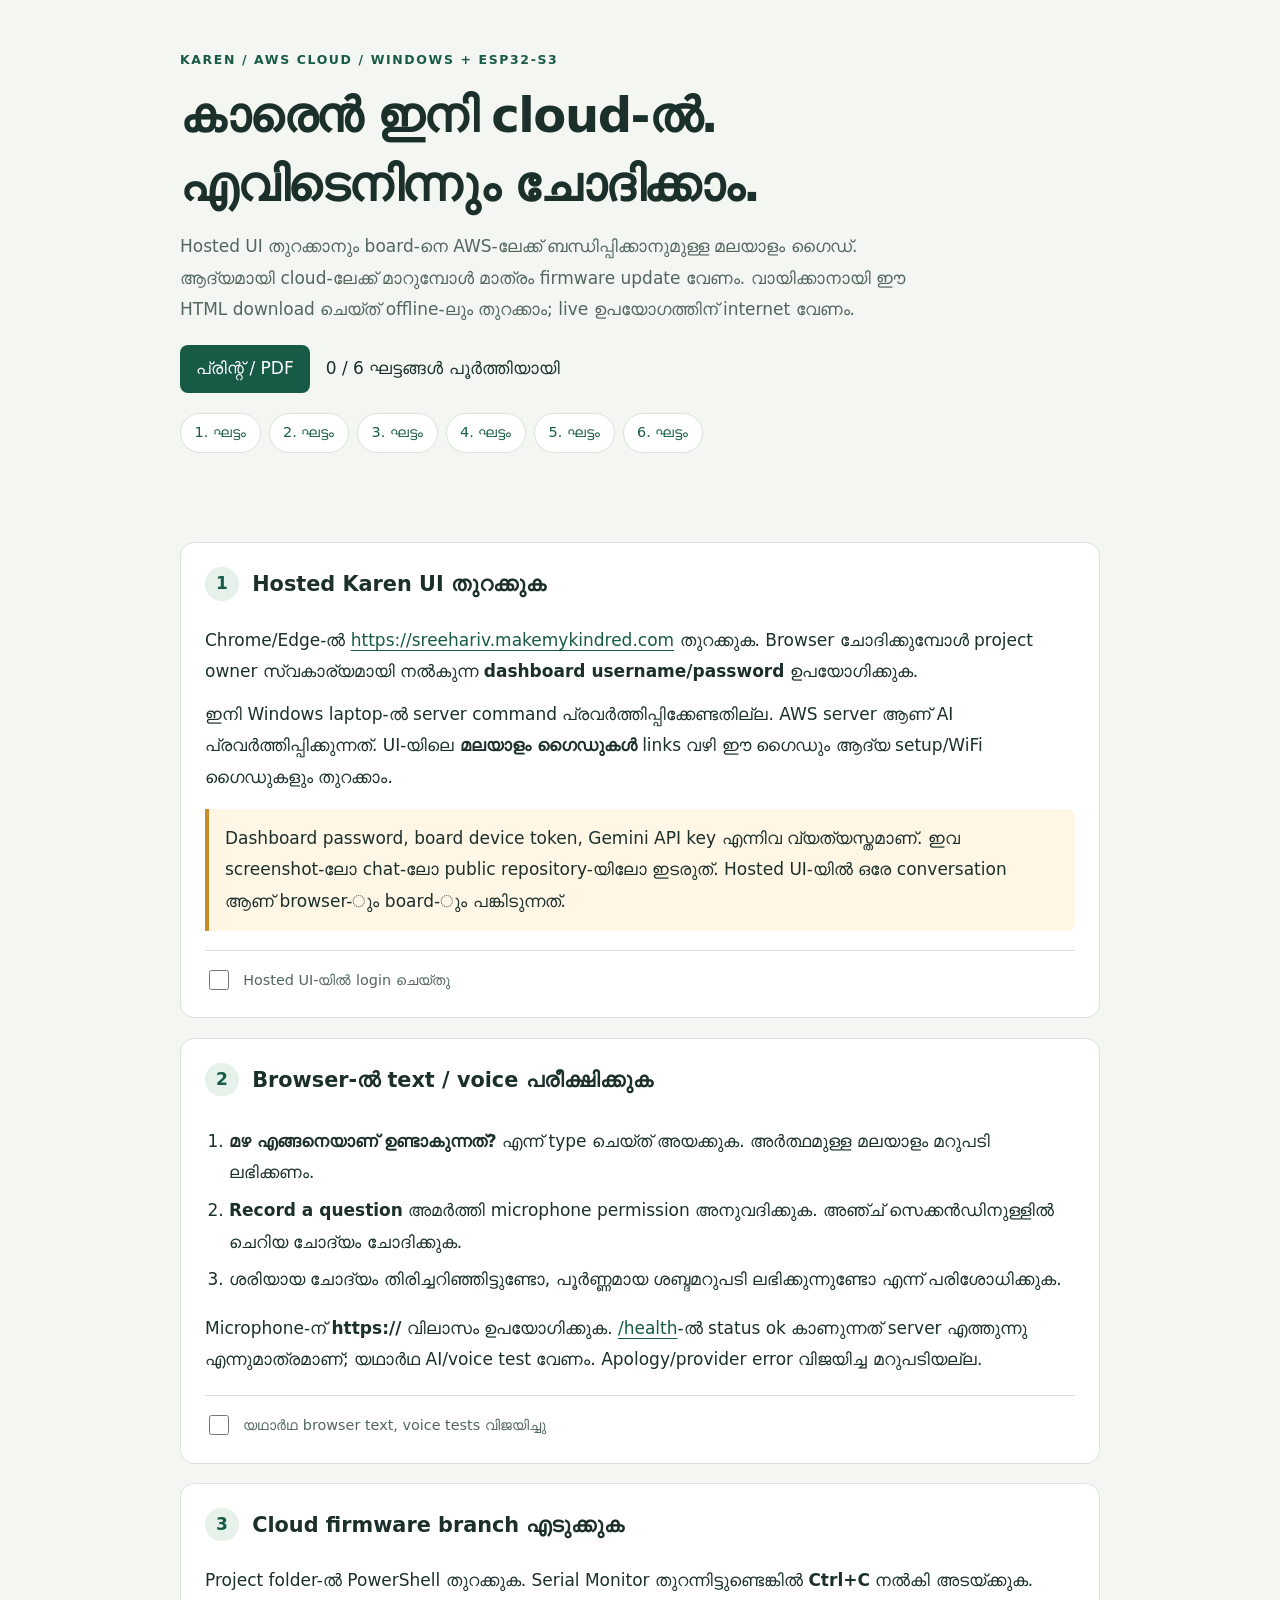
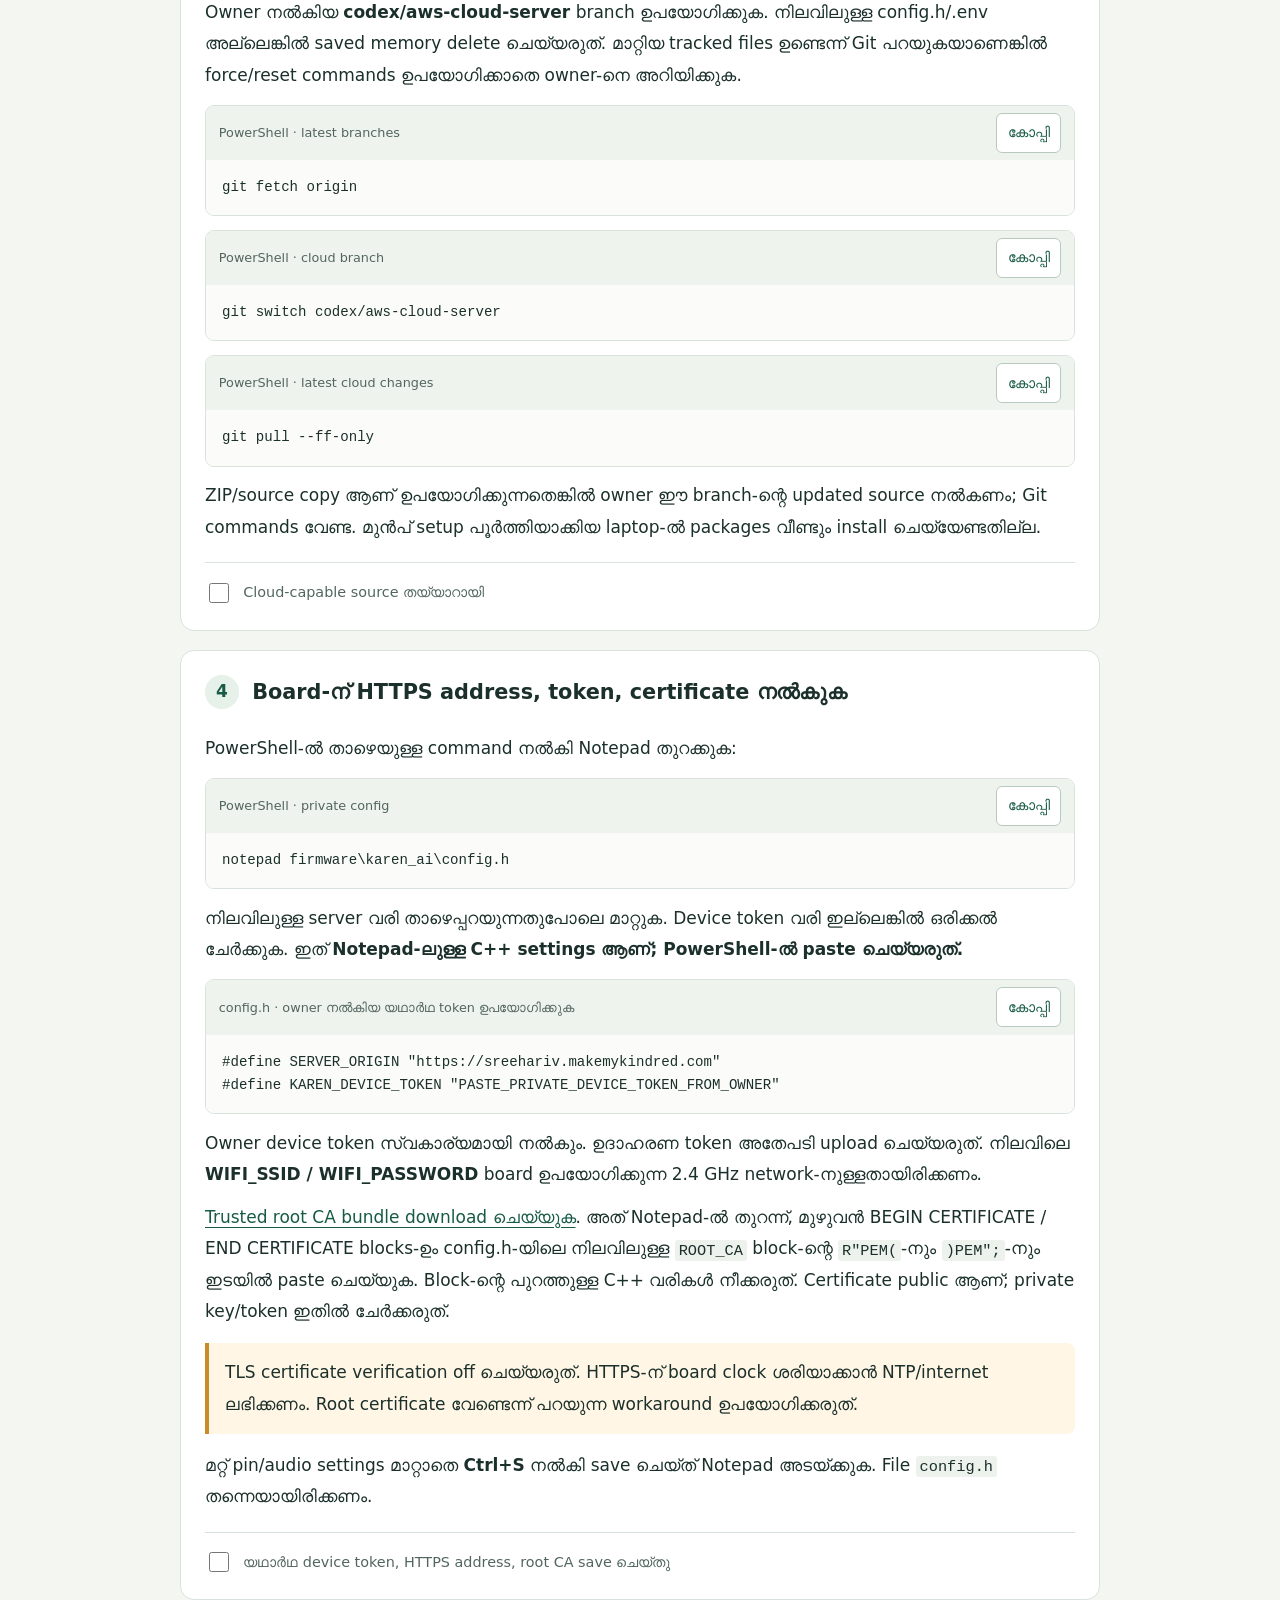
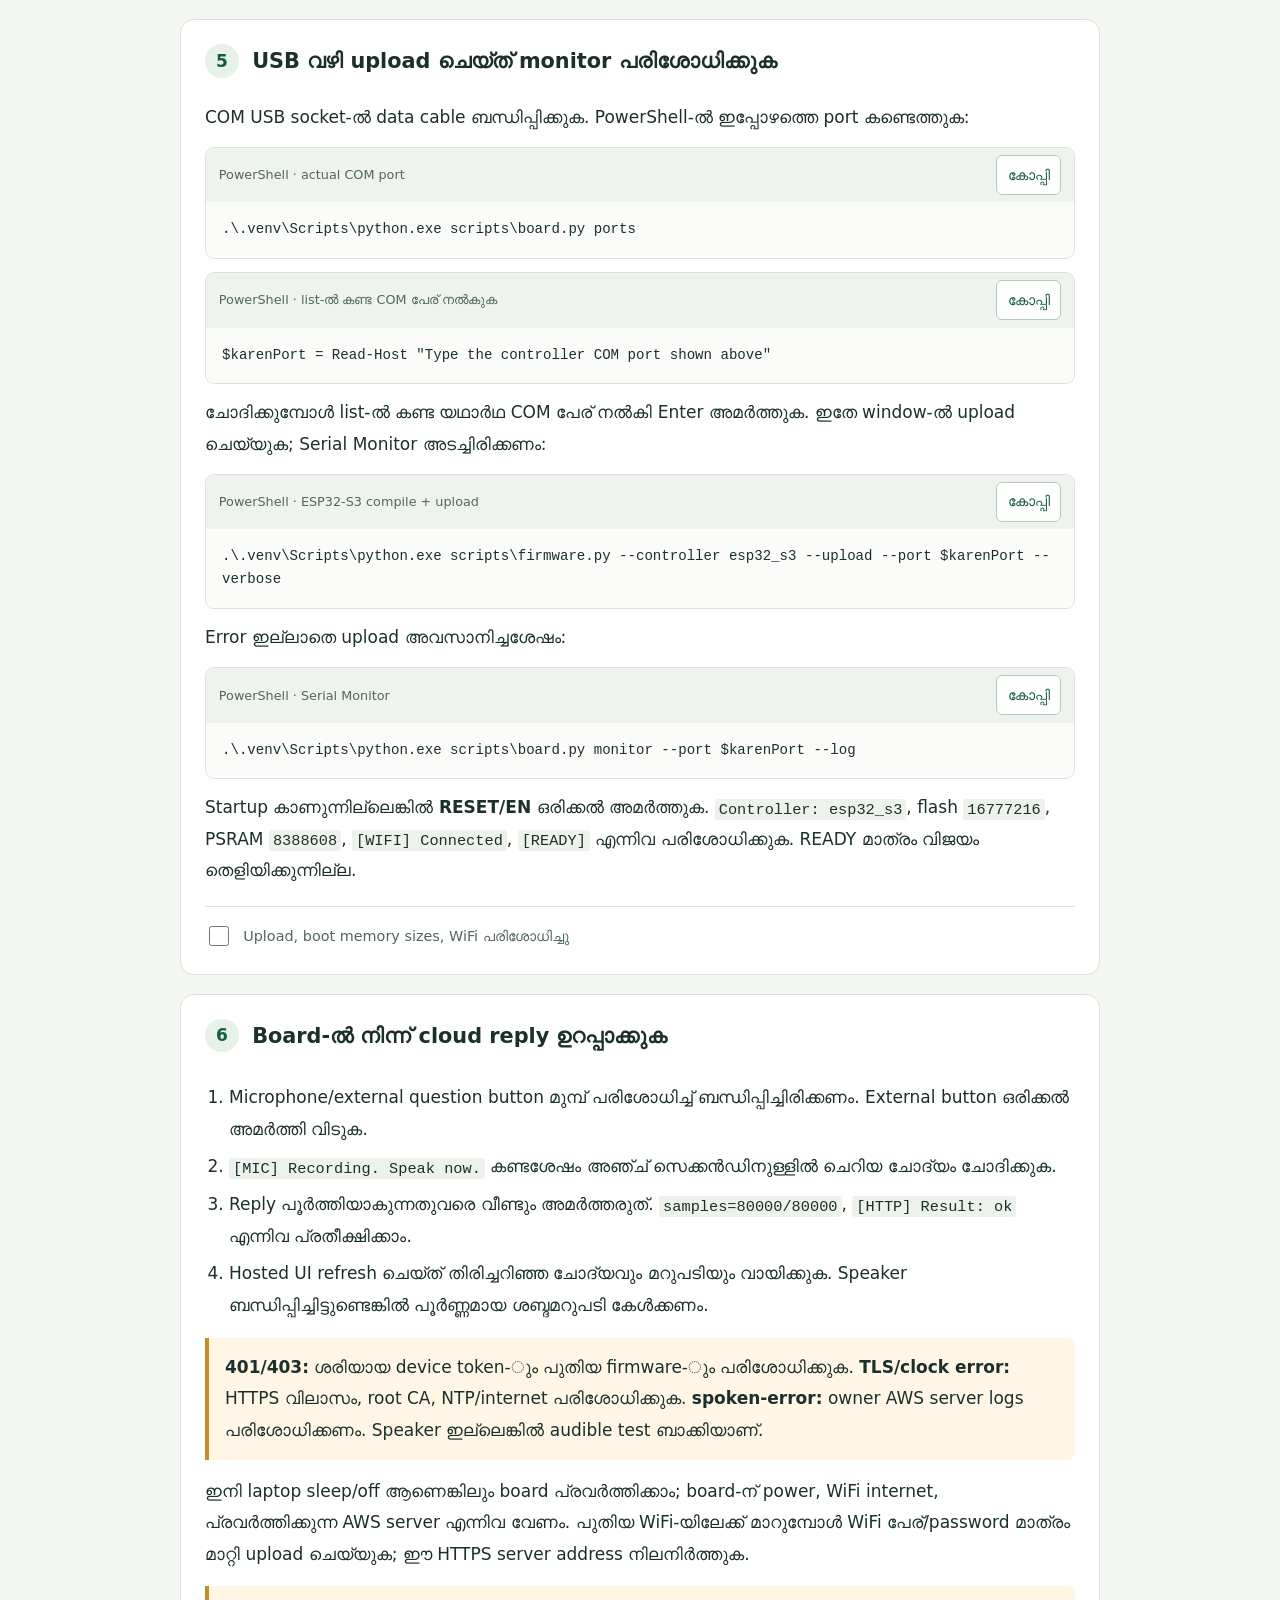
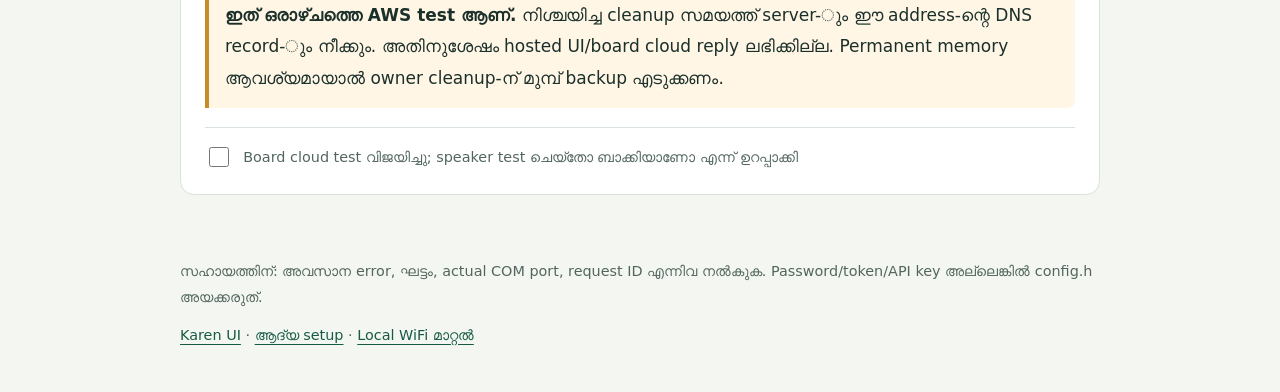
==== docs/cloud-use-malayalam.html @ 69495d34 "Deploy protected Karen cloud UI and guides with one-week AWS cleanup" ====
<!doctype html><html lang="ml"><head><meta charset="utf-8"><meta name="viewport" content="width=device-width,initial-scale=1"><meta name="description" content="AWS-ൽ പ്രവർത്തിക്കുന്ന Karen UI, Malayalam guides, ESP32-S3 HTTPS setup, cloud voice test."><title>Karen — Cloud ഉപയോഗിക്കാം</title><style>
    :root{color-scheme:light;--ink:#1b302b;--muted:#52665f;--green:#175b46;--line:#d9e2db;--paper:#fff;--bg:#f4f6f1}
    *{box-sizing:border-box}html{scroll-behavior:smooth;scroll-padding-top:1.5rem}
    body{margin:0;background:var(--bg);color:var(--ink);font-family:"Nirmala UI",Kartika,"Noto Sans Malayalam",system-ui,sans-serif;font-size:17px;line-height:1.85}
    a{color:var(--green);text-underline-offset:4px}button,input{font:inherit}button,a,input{touch-action:manipulation}
    button{cursor:pointer}button:focus-visible,a:focus-visible,input:focus-visible{outline:3px solid #d58616;outline-offset:4px}
    .skip{position:absolute;left:1rem;top:-6rem;padding:.7rem;background:white}.skip:focus{top:1rem}
    header,main,footer{max-width:960px;margin:auto;padding:2rem 1.25rem}header{padding-top:3rem;padding-bottom:1rem}
    .eyebrow{font-family:system-ui,sans-serif;font-size:.78rem;letter-spacing:.13em;font-weight:750;color:var(--green)}
    h1{font-size:clamp(1.8rem,5vw,3rem);line-height:1.45;letter-spacing:-.03em;margin:.6rem 0}h2{font-size:1.3rem;line-height:1.65;margin:0 0 .75rem}
    p{margin:.7rem 0}strong{font-weight:750}.lead{max-width:760px;color:var(--muted)}
    .tools{display:flex;align-items:center;gap:1rem;flex-wrap:wrap;margin:1.25rem 0}.tools button{background:var(--green);border:0;color:white;border-radius:8px;padding:.5rem 1rem}
    nav{display:flex;gap:.5rem;flex-wrap:wrap;margin:1.2rem 0}nav a{border:1px solid var(--line);background:white;border-radius:30px;padding:.35rem .85rem;text-decoration:none;font-size:.9rem}
    main{padding-top:0}.step{background:var(--paper);border:1px solid var(--line);border-radius:14px;margin:1.2rem 0;padding:1.5rem}
    .step-heading{display:flex;align-items:flex-start;gap:.85rem}.number{flex:none;display:grid;place-items:center;width:2.1rem;height:2.1rem;background:#e5f1e9;color:var(--green);border-radius:50%;font-family:system-ui,sans-serif;font-weight:750}
    .notice{border-left:4px solid #c88b29;background:#fff6e5;padding:.85rem 1rem;border-radius:0 8px 8px 0;margin:1rem 0}
    .go{border-left:4px solid var(--green);background:#edf6ef;padding:.85rem 1rem;border-radius:0 8px 8px 0;margin:1rem 0}
    .command{border:1px solid var(--line);border-radius:9px;overflow:hidden;margin:.85rem 0}
    .command-head{display:flex;justify-content:space-between;gap:.7rem;align-items:center;background:#eff3ee;padding:.45rem .8rem;font-size:.8rem;color:var(--muted)}
    .copy{flex:none;border:1px solid #b8c9be;background:white;color:var(--green);border-radius:6px;padding:.3rem .65rem;font-size:.85rem;min-height:40px}
    pre{margin:0;padding:1rem;background:#fbfcfa;white-space:pre-wrap;overflow-wrap:anywhere;line-height:1.65;font-size:.88rem}
    code{font-family:Consolas,"Cascadia Code",ui-monospace,monospace}p code,li code,dd code{background:#edf2ec;padding:.1rem .25rem;border-radius:3px;overflow-wrap:anywhere;font-size:.9em}
    ul,ol{padding-left:1.5rem}li{margin:.4rem 0}.done{display:flex;align-items:center;gap:.7rem;margin-top:1.2rem;padding-top:1rem;border-top:1px solid var(--line);color:var(--muted);font-size:.9rem}.done input{flex:none;width:20px;height:20px;accent-color:var(--green)}
    .step.complete{border-color:#6f9e81}dt{font-weight:750;margin-top:1rem}dd{margin:.3rem 0 1rem}
    footer{padding-top:0;color:var(--muted);font-size:.9rem}.status{font-size:.85rem;color:var(--green);min-height:1.5rem}.small{font-size:.88rem;color:var(--muted)}
    @media(max-width:520px){body{font-size:16px}.step{padding:1rem}header,main,footer{padding-left:.8rem;padding-right:.8rem}.command-head{padding:.45rem .6rem}pre{padding:.8rem}}
    @media(prefers-reduced-motion:reduce){html{scroll-behavior:auto}}
    @media print{body{background:white;font-size:11pt}header,main,footer{max-width:none;padding:.5rem}nav,.tools,.copy,.done,.status,.skip{display:none}.step{border-radius:0;break-inside:auto;margin:.75rem 0;padding:1rem}.command,.notice,.go{break-inside:avoid}h2,dt{break-after:avoid}a{color:inherit}pre{font-size:9pt}}
  </style></head><body><a class="skip" href="#guide">നിർദ്ദേശങ്ങളിലേക്ക് പോകുക</a><header><div class="eyebrow">KAREN / AWS CLOUD / WINDOWS + ESP32-S3</div><h1>കാരെൻ ഇനി cloud-ൽ.<br>എവിടെനിന്നും ചോദിക്കാം.</h1><p class="lead">Hosted UI തുറക്കാനും board-നെ AWS-ലേക്ക് ബന്ധിപ്പിക്കാനുമുള്ള മലയാളം ഗൈഡ്. ആദ്യമായി cloud-ലേക്ക് മാറുമ്പോൾ മാത്രം firmware update വേണം. വായിക്കാനായി ഈ HTML download ചെയ്ത് offline-ലും തുറക്കാം; live ഉപയോഗത്തിന് internet വേണം.</p><div class="tools"><button type="button" id="print">പ്രിന്റ് / PDF</button><span id="progress" aria-live="polite">0 / 6 ഘട്ടങ്ങൾ പൂർത്തിയായി</span></div><nav aria-label="ഘട്ടങ്ങൾ"><a href="#step1">1. ഘട്ടം</a><a href="#step2">2. ഘട്ടം</a><a href="#step3">3. ഘട്ടം</a><a href="#step4">4. ഘട്ടം</a><a href="#step5">5. ഘട്ടം</a><a href="#step6">6. ഘട്ടം</a></nav><p id="copy-status" class="status" role="status" aria-live="polite"></p></header><main id="guide"><section class="step" id="step1" aria-labelledby="title1"><div class="step-heading"><span class="number" aria-hidden="true">1</span><h2 id="title1">Hosted Karen UI തുറക്കുക</h2></div><p>Chrome/Edge-ൽ <a href="https://sreehariv.makemykindred.com/">https://sreehariv.makemykindred.com</a> തുറക്കുക. Browser ചോദിക്കുമ്പോൾ project owner സ്വകാര്യമായി നൽകുന്ന <strong>dashboard username/password</strong> ഉപയോഗിക്കുക.</p><p>ഇനി Windows laptop-ൽ server command പ്രവർത്തിപ്പിക്കേണ്ടതില്ല. AWS server ആണ് AI പ്രവർത്തിപ്പിക്കുന്നത്. UI-യിലെ <strong>മലയാളം ഗൈഡുകൾ</strong> links വഴി ഈ ഗൈഡും ആദ്യ setup/WiFi ഗൈഡുകളും തുറക്കാം.</p><div class="notice">Dashboard password, board device token, Gemini API key എന്നിവ വ്യത്യസ്തമാണ്. ഇവ screenshot-ലോ chat-ലോ public repository-യിലോ ഇടരുത്. Hosted UI-യിൽ ഒരേ conversation ആണ് browser-ും board-ും പങ്കിടുന്നത്.</div><label class="done"><input type="checkbox">Hosted UI-യിൽ login ചെയ്തു</label></section><section class="step" id="step2" aria-labelledby="title2"><div class="step-heading"><span class="number" aria-hidden="true">2</span><h2 id="title2">Browser-ൽ text / voice പരീക്ഷിക്കുക</h2></div><ol><li><strong>മഴ എങ്ങനെയാണ് ഉണ്ടാകുന്നത്?</strong> എന്ന് type ചെയ്ത് അയക്കുക. അർത്ഥമുള്ള മലയാളം മറുപടി ലഭിക്കണം.</li><li><strong>Record a question</strong> അമർത്തി microphone permission അനുവദിക്കുക. അഞ്ച് സെക്കൻഡിനുള്ളിൽ ചെറിയ ചോദ്യം ചോദിക്കുക.</li><li>ശരിയായ ചോദ്യം തിരിച്ചറിഞ്ഞിട്ടുണ്ടോ, പൂർണ്ണമായ ശബ്ദമറുപടി ലഭിക്കുന്നുണ്ടോ എന്ന് പരിശോധിക്കുക.</li></ol><p>Microphone-ന് <strong>https://</strong> വിലാസം ഉപയോഗിക്കുക. <a href="https://sreehariv.makemykindred.com/health">/health</a>-ൽ status ok കാണുന്നത് server എത്തുന്നു എന്നുമാത്രമാണ്; യഥാർഥ AI/voice test വേണം. Apology/provider error വിജയിച്ച മറുപടിയല്ല.</p><label class="done"><input type="checkbox">യഥാർഥ browser text, voice tests വിജയിച്ചു</label></section><section class="step" id="step3" aria-labelledby="title3"><div class="step-heading"><span class="number" aria-hidden="true">3</span><h2 id="title3">Cloud firmware branch എടുക്കുക</h2></div><p>Project folder-ൽ PowerShell തുറക്കുക. Serial Monitor തുറന്നിട്ടുണ്ടെങ്കിൽ <strong>Ctrl+C</strong> നൽകി അടയ്ക്കുക. Owner നൽകിയ <strong>codex/aws-cloud-server</strong> branch ഉപയോഗിക്കുക. നിലവിലുള്ള config.h/.env അല്ലെങ്കിൽ saved memory delete ചെയ്യരുത്. മാറ്റിയ tracked files ഉണ്ടെന്ന് Git പറയുകയാണെങ്കിൽ force/reset commands ഉപയോഗിക്കാതെ owner-നെ അറിയിക്കുക.</p><div class="command"><div class="command-head"><span>PowerShell · latest branches</span><button class="copy" type="button" data-copy="cmd-fetch" aria-describedby="cmd-fetch">കോപ്പി</button></div><pre><code id="cmd-fetch">git fetch origin</code></pre></div><div class="command"><div class="command-head"><span>PowerShell · cloud branch</span><button class="copy" type="button" data-copy="cmd-branch" aria-describedby="cmd-branch">കോപ്പി</button></div><pre><code id="cmd-branch">git switch codex/aws-cloud-server</code></pre></div><div class="command"><div class="command-head"><span>PowerShell · latest cloud changes</span><button class="copy" type="button" data-copy="cmd-pull" aria-describedby="cmd-pull">കോപ്പി</button></div><pre><code id="cmd-pull">git pull --ff-only</code></pre></div><p>ZIP/source copy ആണ് ഉപയോഗിക്കുന്നതെങ്കിൽ owner ഈ branch-ന്റെ updated source നൽകണം; Git commands വേണ്ട. മുൻപ് setup പൂർത്തിയാക്കിയ laptop-ൽ packages വീണ്ടും install ചെയ്യേണ്ടതില്ല.</p><label class="done"><input type="checkbox">Cloud-capable source തയ്യാറായി</label></section><section class="step" id="step4" aria-labelledby="title4"><div class="step-heading"><span class="number" aria-hidden="true">4</span><h2 id="title4">Board-ന് HTTPS address, token, certificate നൽകുക</h2></div><p>PowerShell-ൽ താഴെയുള്ള command നൽകി Notepad തുറക്കുക:</p><div class="command"><div class="command-head"><span>PowerShell · private config</span><button class="copy" type="button" data-copy="cmd-config" aria-describedby="cmd-config">കോപ്പി</button></div><pre><code id="cmd-config">notepad firmware\karen_ai\config.h</code></pre></div><p>നിലവിലുള്ള server വരി താഴെപ്പറയുന്നതുപോലെ മാറ്റുക. Device token വരി ഇല്ലെങ്കിൽ ഒരിക്കൽ ചേർക്കുക. ഇത് <strong>Notepad-ലുള്ള C++ settings ആണ്; PowerShell-ൽ paste ചെയ്യരുത്.</strong></p><div class="command"><div class="command-head"><span>config.h · owner നൽകിയ യഥാർഥ token ഉപയോഗിക്കുക</span><button class="copy" type="button" data-copy="cloud-config" aria-describedby="cloud-config">കോപ്പി</button></div><pre><code id="cloud-config">#define SERVER_ORIGIN &quot;https://sreehariv.makemykindred.com&quot;
#define KAREN_DEVICE_TOKEN &quot;PASTE_PRIVATE_DEVICE_TOKEN_FROM_OWNER&quot;</code></pre></div><p>Owner device token സ്വകാര്യമായി നൽകും. ഉദാഹരണ token അതേപടി upload ചെയ്യരുത്. നിലവിലെ <strong>WIFI_SSID / WIFI_PASSWORD</strong> board ഉപയോഗിക്കുന്ന 2.4 GHz network-നുള്ളതായിരിക്കണം.</p><p><a href="cloud-root-ca.pem" download>Trusted root CA bundle download ചെയ്യുക</a>. അത് Notepad-ൽ തുറന്ന്, മുഴുവൻ BEGIN CERTIFICATE / END CERTIFICATE blocks-ഉം config.h-യിലെ നിലവിലുള്ള <code>ROOT_CA</code> block-ന്റെ <code>R"PEM(</code>-നും <code>)PEM";</code>-നും ഇടയിൽ paste ചെയ്യുക. Block-ന്റെ പുറത്തുള്ള C++ വരികൾ നീക്കരുത്. Certificate public ആണ്; private key/token ഇതിൽ ചേർക്കരുത്.</p><div class="notice">TLS certificate verification off ചെയ്യരുത്. HTTPS-ന് board clock ശരിയാക്കാൻ NTP/internet ലഭിക്കണം. Root certificate വേണ്ടെന്ന് പറയുന്ന workaround ഉപയോഗിക്കരുത്.</div><p>മറ്റ് pin/audio settings മാറ്റാതെ <strong>Ctrl+S</strong> നൽകി save ചെയ്ത് Notepad അടയ്ക്കുക. File <code>config.h</code> തന്നെയായിരിക്കണം.</p><label class="done"><input type="checkbox">യഥാർഥ device token, HTTPS address, root CA save ചെയ്തു</label></section><section class="step" id="step5" aria-labelledby="title5"><div class="step-heading"><span class="number" aria-hidden="true">5</span><h2 id="title5">USB വഴി upload ചെയ്ത് monitor പരിശോധിക്കുക</h2></div><p>COM USB socket-ൽ data cable ബന്ധിപ്പിക്കുക. PowerShell-ൽ ഇപ്പോഴത്തെ port കണ്ടെത്തുക:</p><div class="command"><div class="command-head"><span>PowerShell · actual COM port</span><button class="copy" type="button" data-copy="cmd-ports" aria-describedby="cmd-ports">കോപ്പി</button></div><pre><code id="cmd-ports">.\.venv\Scripts\python.exe scripts\board.py ports</code></pre></div><div class="command"><div class="command-head"><span>PowerShell · list-ൽ കണ്ട COM പേര് നൽകുക</span><button class="copy" type="button" data-copy="cmd-port" aria-describedby="cmd-port">കോപ്പി</button></div><pre><code id="cmd-port">$karenPort = Read-Host &quot;Type the controller COM port shown above&quot;</code></pre></div><p>ചോദിക്കുമ്പോൾ list-ൽ കണ്ട യഥാർഥ COM പേര് നൽകി Enter അമർത്തുക. ഇതേ window-ൽ upload ചെയ്യുക; Serial Monitor അടച്ചിരിക്കണം:</p><div class="command"><div class="command-head"><span>PowerShell · ESP32-S3 compile + upload</span><button class="copy" type="button" data-copy="cmd-upload" aria-describedby="cmd-upload">കോപ്പി</button></div><pre><code id="cmd-upload">.\.venv\Scripts\python.exe scripts\firmware.py --controller esp32_s3 --upload --port $karenPort --verbose</code></pre></div><p>Error ഇല്ലാതെ upload അവസാനിച്ചശേഷം:</p><div class="command"><div class="command-head"><span>PowerShell · Serial Monitor</span><button class="copy" type="button" data-copy="cmd-monitor" aria-describedby="cmd-monitor">കോപ്പി</button></div><pre><code id="cmd-monitor">.\.venv\Scripts\python.exe scripts\board.py monitor --port $karenPort --log</code></pre></div><p>Startup കാണുന്നില്ലെങ്കിൽ <strong>RESET/EN</strong> ഒരിക്കൽ അമർത്തുക. <code>Controller: esp32_s3</code>, flash <code>16777216</code>, PSRAM <code>8388608</code>, <code>[WIFI] Connected</code>, <code>[READY]</code> എന്നിവ പരിശോധിക്കുക. READY മാത്രം വിജയം തെളിയിക്കുന്നില്ല.</p><label class="done"><input type="checkbox">Upload, boot memory sizes, WiFi പരിശോധിച്ചു</label></section><section class="step" id="step6" aria-labelledby="title6"><div class="step-heading"><span class="number" aria-hidden="true">6</span><h2 id="title6">Board-ൽ നിന്ന് cloud reply ഉറപ്പാക്കുക</h2></div><ol><li>Microphone/external question button മുമ്പ് പരിശോധിച്ച് ബന്ധിപ്പിച്ചിരിക്കണം. External button ഒരിക്കൽ അമർത്തി വിടുക.</li><li><code>[MIC] Recording. Speak now.</code> കണ്ടശേഷം അഞ്ച് സെക്കൻഡിനുള്ളിൽ ചെറിയ ചോദ്യം ചോദിക്കുക.</li><li>Reply പൂർത്തിയാകുന്നതുവരെ വീണ്ടും അമർത്തരുത്. <code>samples=80000/80000</code>, <code>[HTTP] Result: ok</code> എന്നിവ പ്രതീക്ഷിക്കാം.</li><li>Hosted UI refresh ചെയ്ത് തിരിച്ചറിഞ്ഞ ചോദ്യവും മറുപടിയും വായിക്കുക. Speaker ബന്ധിപ്പിച്ചിട്ടുണ്ടെങ്കിൽ പൂർണ്ണമായ ശബ്ദമറുപടി കേൾക്കണം.</li></ol><div class="notice"><strong>401/403:</strong> ശരിയായ device token-ും പുതിയ firmware-ും പരിശോധിക്കുക. <strong>TLS/clock error:</strong> HTTPS വിലാസം, root CA, NTP/internet പരിശോധിക്കുക. <strong>spoken-error:</strong> owner AWS server logs പരിശോധിക്കണം. Speaker ഇല്ലെങ്കിൽ audible test ബാക്കിയാണ്.</div><p>ഇനി laptop sleep/off ആണെങ്കിലും board പ്രവർത്തിക്കാം; board-ന് power, WiFi internet, പ്രവർത്തിക്കുന്ന AWS server എന്നിവ വേണം. പുതിയ WiFi-യിലേക്ക് മാറുമ്പോൾ WiFi പേര്/password മാത്രം മാറ്റി upload ചെയ്യുക; ഈ HTTPS server address നിലനിർത്തുക.</p><div class="notice"><strong>ഇത് ഒരാഴ്ചത്തെ AWS test ആണ്.</strong> നിശ്ചയിച്ച cleanup സമയത്ത് server-ും ഈ address-ന്റെ DNS record-ും നീക്കും. അതിനുശേഷം hosted UI/board cloud reply ലഭിക്കില്ല. Permanent memory ആവശ്യമായാൽ owner cleanup-ന് മുമ്പ് backup എടുക്കണം.</div><label class="done"><input type="checkbox">Board cloud test വിജയിച്ചു; speaker test ചെയ്തോ ബാക്കിയാണോ എന്ന് ഉറപ്പാക്കി</label></section></main><footer><p>സഹായത്തിന്: അവസാന error, ഘട്ടം, actual COM port, request ID എന്നിവ നൽകുക. Password/token/API key അല്ലെങ്കിൽ config.h അയക്കരുത്.</p><p><a href="https://sreehariv.makemykindred.com/">Karen UI</a> · <a href="windows-setup-malayalam.html">ആദ്യ setup</a> · <a href="windows-wifi-change-malayalam.html">Local WiFi മാറ്റൽ</a></p></footer><script>
  'use strict';
  document.getElementById('print').addEventListener('click', () => window.print());
  const checklist = document.querySelectorAll('.done input');
  checklist.forEach(input => input.addEventListener('change', () => {
    input.closest('.step').classList.toggle('complete', input.checked);
    const count = document.querySelectorAll('.done input:checked').length;
    document.getElementById('progress').textContent = `${count} / ${checklist.length} ഘട്ടങ്ങൾ പൂർത്തിയായി`;
  }));
  const copyFeedbackTimers = new WeakMap();
  let copyStatusTimer;
  document.querySelectorAll('[data-copy]').forEach(button => button.addEventListener('click', async () => {
    const code = document.getElementById(button.dataset.copy);
    const text = code.textContent;
    let copied = false;
    try {
      if (navigator.clipboard && window.isSecureContext) {
        await navigator.clipboard.writeText(text);
        copied = true;
      }
    } catch (_) { /* File/permission restrictions: try the local fallback. */ }
    if (!copied) {
      const area = document.createElement('textarea');
      area.value = text;
      area.setAttribute('aria-label', 'Copy command');
      area.style.cssText = 'position:fixed;top:0;left:0;width:1px;height:1px;opacity:0';
      document.body.appendChild(area);
      area.focus(); area.select();
      try { copied = document.execCommand('copy'); } catch (_) { copied = false; }
      area.remove();
    }
    if (!copied) {
      const range = document.createRange(); range.selectNodeContents(code);
      const selection = window.getSelection(); selection.removeAllRanges(); selection.addRange(range);
    }
    button.textContent = copied ? 'കോപ്പി ചെയ്തു' : 'Ctrl+C നൽകുക';
    document.getElementById('copy-status').textContent = copied
      ? 'കോപ്പി ചെയ്തു. സൂചിപ്പിച്ച window-ൽ ഈ command മാത്രം paste ചെയ്യുക.'
      : 'Text തിരഞ്ഞെടുത്തു. Ctrl+C ഉപയോഗിച്ച് കോപ്പി ചെയ്യുക.';
    clearTimeout(copyFeedbackTimers.get(button));
    copyFeedbackTimers.set(button, setTimeout(() => {
      button.textContent = 'കോപ്പി';
      copyFeedbackTimers.delete(button);
    }, 4000));
    clearTimeout(copyStatusTimer);
    copyStatusTimer = setTimeout(() => {
      document.getElementById('copy-status').textContent = '';
    }, 4000);
    if (copied) button.focus({preventScroll:true});
  }));
</script></body></html>
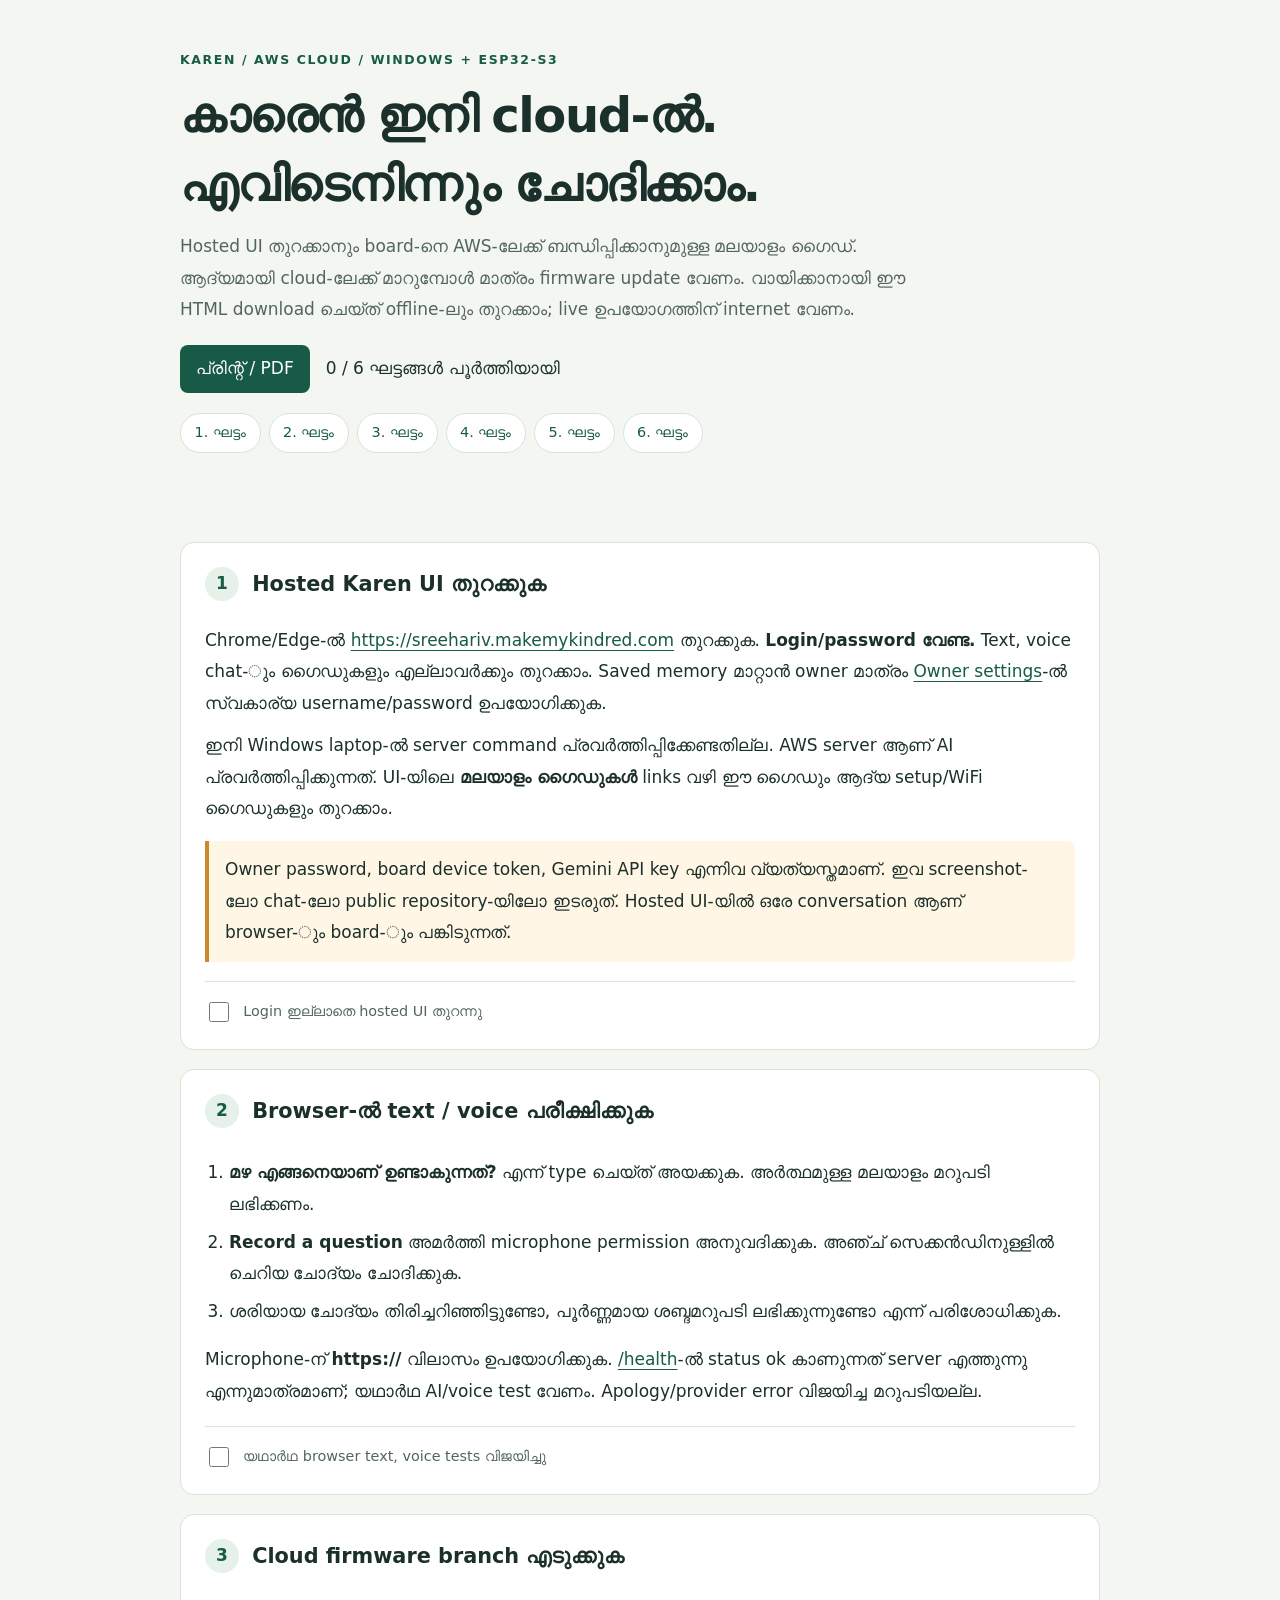
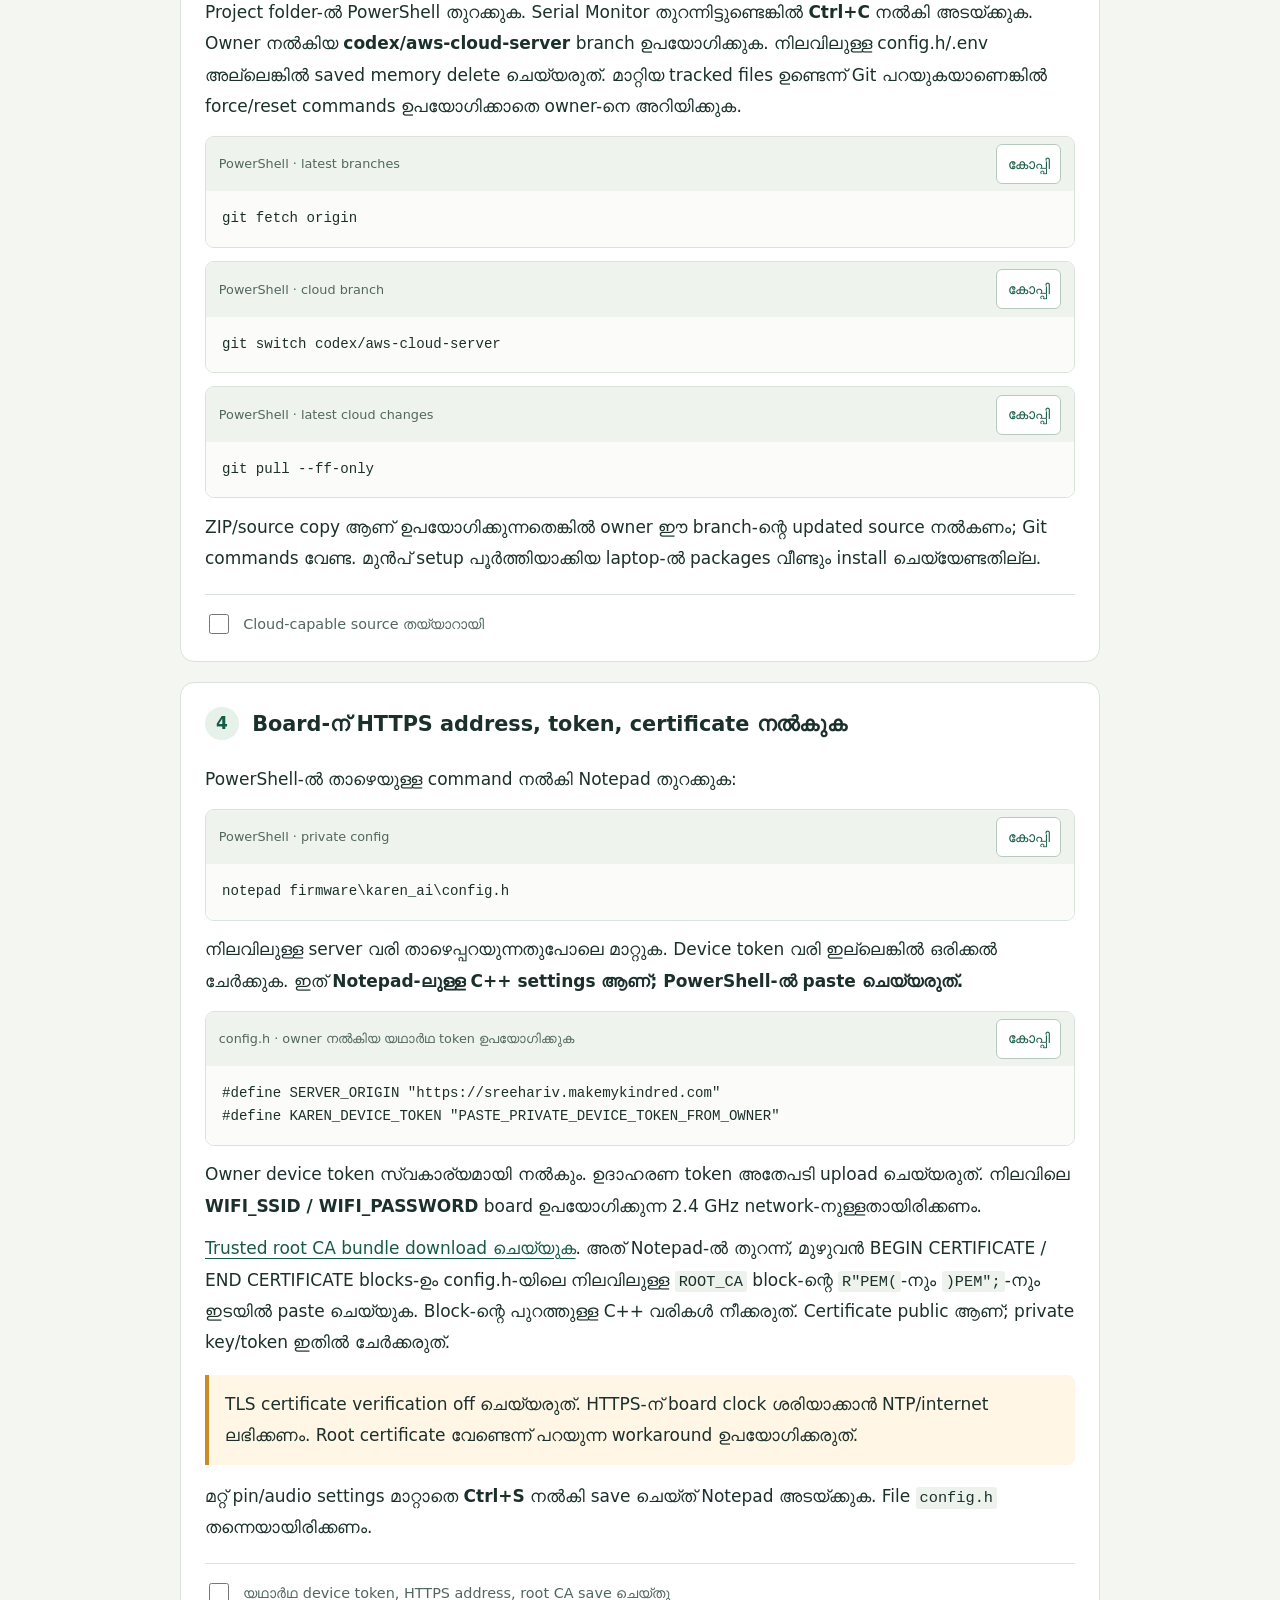
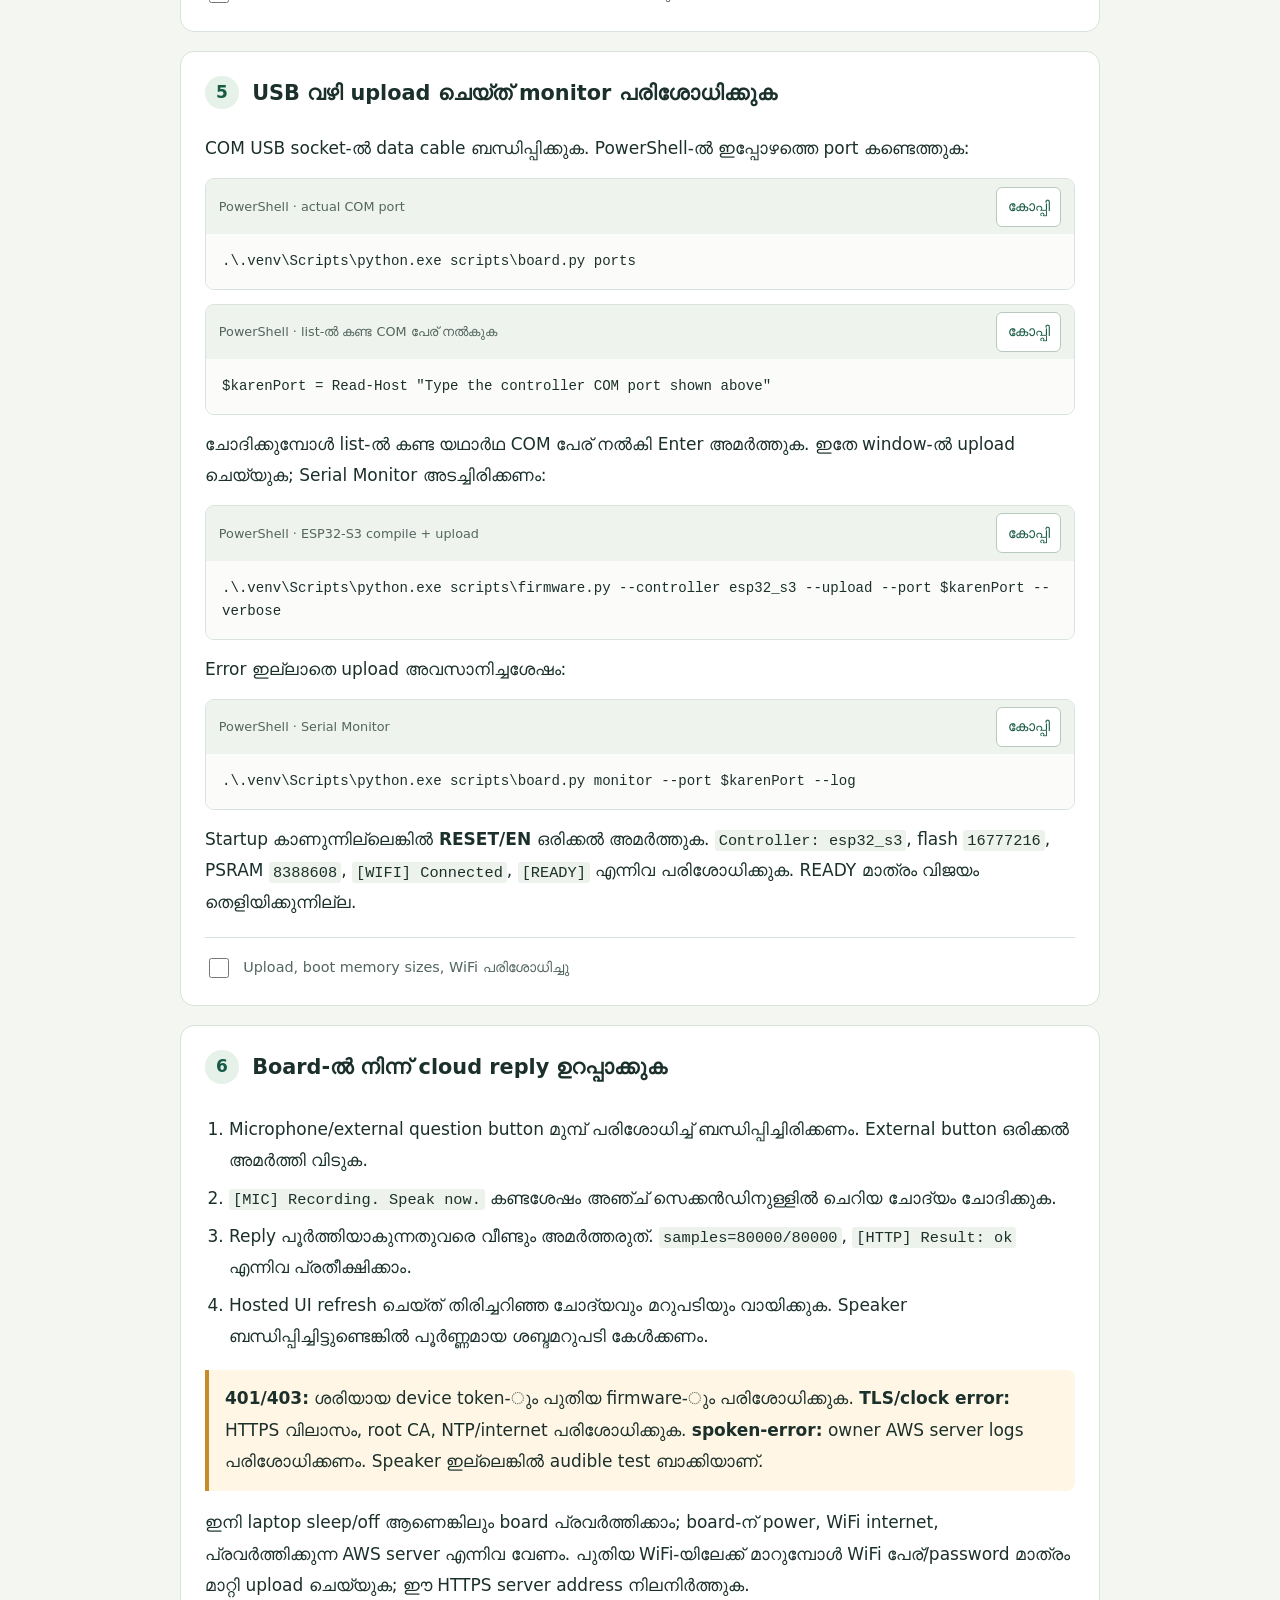
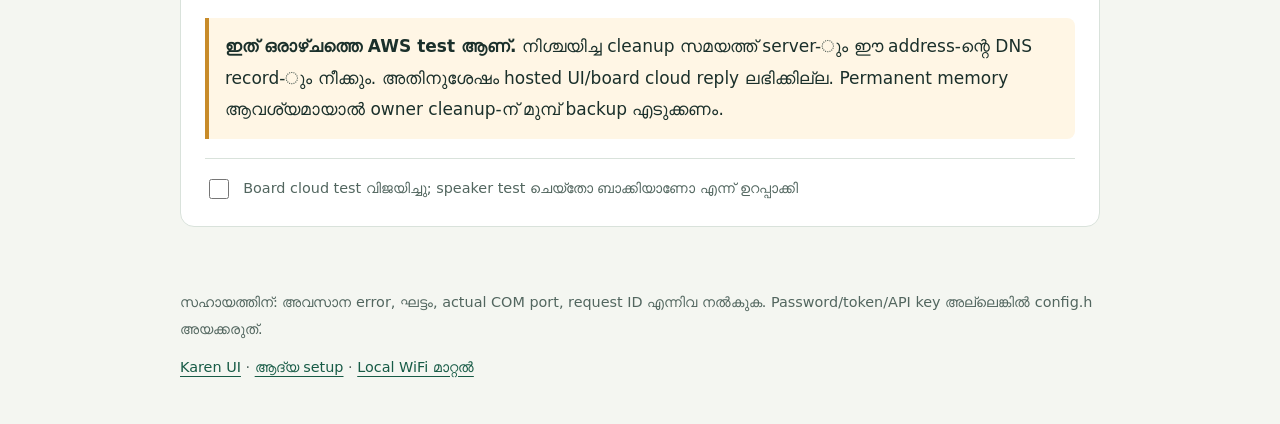
==== commit 3b8380bf: "Make hosted chat and guides public while protecting owner memory" ====
--- a/docs/cloud-use-malayalam.html
+++ b/docs/cloud-use-malayalam.html
@@ -26,7 +26,7 @@
     @media(max-width:520px){body{font-size:16px}.step{padding:1rem}header,main,footer{padding-left:.8rem;padding-right:.8rem}.command-head{padding:.45rem .6rem}pre{padding:.8rem}}
     @media(prefers-reduced-motion:reduce){html{scroll-behavior:auto}}
     @media print{body{background:white;font-size:11pt}header,main,footer{max-width:none;padding:.5rem}nav,.tools,.copy,.done,.status,.skip{display:none}.step{border-radius:0;break-inside:auto;margin:.75rem 0;padding:1rem}.command,.notice,.go{break-inside:avoid}h2,dt{break-after:avoid}a{color:inherit}pre{font-size:9pt}}
-  </style></head><body><a class="skip" href="#guide">നിർദ്ദേശങ്ങളിലേക്ക് പോകുക</a><header><div class="eyebrow">KAREN / AWS CLOUD / WINDOWS + ESP32-S3</div><h1>കാരെൻ ഇനി cloud-ൽ.<br>എവിടെനിന്നും ചോദിക്കാം.</h1><p class="lead">Hosted UI തുറക്കാനും board-നെ AWS-ലേക്ക് ബന്ധിപ്പിക്കാനുമുള്ള മലയാളം ഗൈഡ്. ആദ്യമായി cloud-ലേക്ക് മാറുമ്പോൾ മാത്രം firmware update വേണം. വായിക്കാനായി ഈ HTML download ചെയ്ത് offline-ലും തുറക്കാം; live ഉപയോഗത്തിന് internet വേണം.</p><div class="tools"><button type="button" id="print">പ്രിന്റ് / PDF</button><span id="progress" aria-live="polite">0 / 6 ഘട്ടങ്ങൾ പൂർത്തിയായി</span></div><nav aria-label="ഘട്ടങ്ങൾ"><a href="#step1">1. ഘട്ടം</a><a href="#step2">2. ഘട്ടം</a><a href="#step3">3. ഘട്ടം</a><a href="#step4">4. ഘട്ടം</a><a href="#step5">5. ഘട്ടം</a><a href="#step6">6. ഘട്ടം</a></nav><p id="copy-status" class="status" role="status" aria-live="polite"></p></header><main id="guide"><section class="step" id="step1" aria-labelledby="title1"><div class="step-heading"><span class="number" aria-hidden="true">1</span><h2 id="title1">Hosted Karen UI തുറക്കുക</h2></div><p>Chrome/Edge-ൽ <a href="https://sreehariv.makemykindred.com/">https://sreehariv.makemykindred.com</a> തുറക്കുക. Browser ചോദിക്കുമ്പോൾ project owner സ്വകാര്യമായി നൽകുന്ന <strong>dashboard username/password</strong> ഉപയോഗിക്കുക.</p><p>ഇനി Windows laptop-ൽ server command പ്രവർത്തിപ്പിക്കേണ്ടതില്ല. AWS server ആണ് AI പ്രവർത്തിപ്പിക്കുന്നത്. UI-യിലെ <strong>മലയാളം ഗൈഡുകൾ</strong> links വഴി ഈ ഗൈഡും ആദ്യ setup/WiFi ഗൈഡുകളും തുറക്കാം.</p><div class="notice">Dashboard password, board device token, Gemini API key എന്നിവ വ്യത്യസ്തമാണ്. ഇവ screenshot-ലോ chat-ലോ public repository-യിലോ ഇടരുത്. Hosted UI-യിൽ ഒരേ conversation ആണ് browser-ും board-ും പങ്കിടുന്നത്.</div><label class="done"><input type="checkbox">Hosted UI-യിൽ login ചെയ്തു</label></section><section class="step" id="step2" aria-labelledby="title2"><div class="step-heading"><span class="number" aria-hidden="true">2</span><h2 id="title2">Browser-ൽ text / voice പരീക്ഷിക്കുക</h2></div><ol><li><strong>മഴ എങ്ങനെയാണ് ഉണ്ടാകുന്നത്?</strong> എന്ന് type ചെയ്ത് അയക്കുക. അർത്ഥമുള്ള മലയാളം മറുപടി ലഭിക്കണം.</li><li><strong>Record a question</strong> അമർത്തി microphone permission അനുവദിക്കുക. അഞ്ച് സെക്കൻഡിനുള്ളിൽ ചെറിയ ചോദ്യം ചോദിക്കുക.</li><li>ശരിയായ ചോദ്യം തിരിച്ചറിഞ്ഞിട്ടുണ്ടോ, പൂർണ്ണമായ ശബ്ദമറുപടി ലഭിക്കുന്നുണ്ടോ എന്ന് പരിശോധിക്കുക.</li></ol><p>Microphone-ന് <strong>https://</strong> വിലാസം ഉപയോഗിക്കുക. <a href="https://sreehariv.makemykindred.com/health">/health</a>-ൽ status ok കാണുന്നത് server എത്തുന്നു എന്നുമാത്രമാണ്; യഥാർഥ AI/voice test വേണം. Apology/provider error വിജയിച്ച മറുപടിയല്ല.</p><label class="done"><input type="checkbox">യഥാർഥ browser text, voice tests വിജയിച്ചു</label></section><section class="step" id="step3" aria-labelledby="title3"><div class="step-heading"><span class="number" aria-hidden="true">3</span><h2 id="title3">Cloud firmware branch എടുക്കുക</h2></div><p>Project folder-ൽ PowerShell തുറക്കുക. Serial Monitor തുറന്നിട്ടുണ്ടെങ്കിൽ <strong>Ctrl+C</strong> നൽകി അടയ്ക്കുക. Owner നൽകിയ <strong>codex/aws-cloud-server</strong> branch ഉപയോഗിക്കുക. നിലവിലുള്ള config.h/.env അല്ലെങ്കിൽ saved memory delete ചെയ്യരുത്. മാറ്റിയ tracked files ഉണ്ടെന്ന് Git പറയുകയാണെങ്കിൽ force/reset commands ഉപയോഗിക്കാതെ owner-നെ അറിയിക്കുക.</p><div class="command"><div class="command-head"><span>PowerShell · latest branches</span><button class="copy" type="button" data-copy="cmd-fetch" aria-describedby="cmd-fetch">കോപ്പി</button></div><pre><code id="cmd-fetch">git fetch origin</code></pre></div><div class="command"><div class="command-head"><span>PowerShell · cloud branch</span><button class="copy" type="button" data-copy="cmd-branch" aria-describedby="cmd-branch">കോപ്പി</button></div><pre><code id="cmd-branch">git switch codex/aws-cloud-server</code></pre></div><div class="command"><div class="command-head"><span>PowerShell · latest cloud changes</span><button class="copy" type="button" data-copy="cmd-pull" aria-describedby="cmd-pull">കോപ്പി</button></div><pre><code id="cmd-pull">git pull --ff-only</code></pre></div><p>ZIP/source copy ആണ് ഉപയോഗിക്കുന്നതെങ്കിൽ owner ഈ branch-ന്റെ updated source നൽകണം; Git commands വേണ്ട. മുൻപ് setup പൂർത്തിയാക്കിയ laptop-ൽ packages വീണ്ടും install ചെയ്യേണ്ടതില്ല.</p><label class="done"><input type="checkbox">Cloud-capable source തയ്യാറായി</label></section><section class="step" id="step4" aria-labelledby="title4"><div class="step-heading"><span class="number" aria-hidden="true">4</span><h2 id="title4">Board-ന് HTTPS address, token, certificate നൽകുക</h2></div><p>PowerShell-ൽ താഴെയുള്ള command നൽകി Notepad തുറക്കുക:</p><div class="command"><div class="command-head"><span>PowerShell · private config</span><button class="copy" type="button" data-copy="cmd-config" aria-describedby="cmd-config">കോപ്പി</button></div><pre><code id="cmd-config">notepad firmware\karen_ai\config.h</code></pre></div><p>നിലവിലുള്ള server വരി താഴെപ്പറയുന്നതുപോലെ മാറ്റുക. Device token വരി ഇല്ലെങ്കിൽ ഒരിക്കൽ ചേർക്കുക. ഇത് <strong>Notepad-ലുള്ള C++ settings ആണ്; PowerShell-ൽ paste ചെയ്യരുത്.</strong></p><div class="command"><div class="command-head"><span>config.h · owner നൽകിയ യഥാർഥ token ഉപയോഗിക്കുക</span><button class="copy" type="button" data-copy="cloud-config" aria-describedby="cloud-config">കോപ്പി</button></div><pre><code id="cloud-config">#define SERVER_ORIGIN &quot;https://sreehariv.makemykindred.com&quot;
+  </style></head><body><a class="skip" href="#guide">നിർദ്ദേശങ്ങളിലേക്ക് പോകുക</a><header><div class="eyebrow">KAREN / AWS CLOUD / WINDOWS + ESP32-S3</div><h1>കാരെൻ ഇനി cloud-ൽ.<br>എവിടെനിന്നും ചോദിക്കാം.</h1><p class="lead">Hosted UI തുറക്കാനും board-നെ AWS-ലേക്ക് ബന്ധിപ്പിക്കാനുമുള്ള മലയാളം ഗൈഡ്. ആദ്യമായി cloud-ലേക്ക് മാറുമ്പോൾ മാത്രം firmware update വേണം. വായിക്കാനായി ഈ HTML download ചെയ്ത് offline-ലും തുറക്കാം; live ഉപയോഗത്തിന് internet വേണം.</p><div class="tools"><button type="button" id="print">പ്രിന്റ് / PDF</button><span id="progress" aria-live="polite">0 / 6 ഘട്ടങ്ങൾ പൂർത്തിയായി</span></div><nav aria-label="ഘട്ടങ്ങൾ"><a href="#step1">1. ഘട്ടം</a><a href="#step2">2. ഘട്ടം</a><a href="#step3">3. ഘട്ടം</a><a href="#step4">4. ഘട്ടം</a><a href="#step5">5. ഘട്ടം</a><a href="#step6">6. ഘട്ടം</a></nav><p id="copy-status" class="status" role="status" aria-live="polite"></p></header><main id="guide"><section class="step" id="step1" aria-labelledby="title1"><div class="step-heading"><span class="number" aria-hidden="true">1</span><h2 id="title1">Hosted Karen UI തുറക്കുക</h2></div><p>Chrome/Edge-ൽ <a href="https://sreehariv.makemykindred.com/">https://sreehariv.makemykindred.com</a> തുറക്കുക. <strong>Login/password വേണ്ട.</strong> Text, voice chat-ും ഗൈഡുകളും എല്ലാവർക്കും തുറക്കാം. Saved memory മാറ്റാൻ owner മാത്രം <a href="https://sreehariv.makemykindred.com/admin">Owner settings</a>-ൽ സ്വകാര്യ username/password ഉപയോഗിക്കുക.</p><p>ഇനി Windows laptop-ൽ server command പ്രവർത്തിപ്പിക്കേണ്ടതില്ല. AWS server ആണ് AI പ്രവർത്തിപ്പിക്കുന്നത്. UI-യിലെ <strong>മലയാളം ഗൈഡുകൾ</strong> links വഴി ഈ ഗൈഡും ആദ്യ setup/WiFi ഗൈഡുകളും തുറക്കാം.</p><div class="notice">Owner password, board device token, Gemini API key എന്നിവ വ്യത്യസ്തമാണ്. ഇവ screenshot-ലോ chat-ലോ public repository-യിലോ ഇടരുത്. Hosted UI-യിൽ ഒരേ conversation ആണ് browser-ും board-ും പങ്കിടുന്നത്.</div><label class="done"><input type="checkbox">Login ഇല്ലാതെ hosted UI തുറന്നു</label></section><section class="step" id="step2" aria-labelledby="title2"><div class="step-heading"><span class="number" aria-hidden="true">2</span><h2 id="title2">Browser-ൽ text / voice പരീക്ഷിക്കുക</h2></div><ol><li><strong>മഴ എങ്ങനെയാണ് ഉണ്ടാകുന്നത്?</strong> എന്ന് type ചെയ്ത് അയക്കുക. അർത്ഥമുള്ള മലയാളം മറുപടി ലഭിക്കണം.</li><li><strong>Record a question</strong> അമർത്തി microphone permission അനുവദിക്കുക. അഞ്ച് സെക്കൻഡിനുള്ളിൽ ചെറിയ ചോദ്യം ചോദിക്കുക.</li><li>ശരിയായ ചോദ്യം തിരിച്ചറിഞ്ഞിട്ടുണ്ടോ, പൂർണ്ണമായ ശബ്ദമറുപടി ലഭിക്കുന്നുണ്ടോ എന്ന് പരിശോധിക്കുക.</li></ol><p>Microphone-ന് <strong>https://</strong> വിലാസം ഉപയോഗിക്കുക. <a href="https://sreehariv.makemykindred.com/health">/health</a>-ൽ status ok കാണുന്നത് server എത്തുന്നു എന്നുമാത്രമാണ്; യഥാർഥ AI/voice test വേണം. Apology/provider error വിജയിച്ച മറുപടിയല്ല.</p><label class="done"><input type="checkbox">യഥാർഥ browser text, voice tests വിജയിച്ചു</label></section><section class="step" id="step3" aria-labelledby="title3"><div class="step-heading"><span class="number" aria-hidden="true">3</span><h2 id="title3">Cloud firmware branch എടുക്കുക</h2></div><p>Project folder-ൽ PowerShell തുറക്കുക. Serial Monitor തുറന്നിട്ടുണ്ടെങ്കിൽ <strong>Ctrl+C</strong> നൽകി അടയ്ക്കുക. Owner നൽകിയ <strong>codex/aws-cloud-server</strong> branch ഉപയോഗിക്കുക. നിലവിലുള്ള config.h/.env അല്ലെങ്കിൽ saved memory delete ചെയ്യരുത്. മാറ്റിയ tracked files ഉണ്ടെന്ന് Git പറയുകയാണെങ്കിൽ force/reset commands ഉപയോഗിക്കാതെ owner-നെ അറിയിക്കുക.</p><div class="command"><div class="command-head"><span>PowerShell · latest branches</span><button class="copy" type="button" data-copy="cmd-fetch" aria-describedby="cmd-fetch">കോപ്പി</button></div><pre><code id="cmd-fetch">git fetch origin</code></pre></div><div class="command"><div class="command-head"><span>PowerShell · cloud branch</span><button class="copy" type="button" data-copy="cmd-branch" aria-describedby="cmd-branch">കോപ്പി</button></div><pre><code id="cmd-branch">git switch codex/aws-cloud-server</code></pre></div><div class="command"><div class="command-head"><span>PowerShell · latest cloud changes</span><button class="copy" type="button" data-copy="cmd-pull" aria-describedby="cmd-pull">കോപ്പി</button></div><pre><code id="cmd-pull">git pull --ff-only</code></pre></div><p>ZIP/source copy ആണ് ഉപയോഗിക്കുന്നതെങ്കിൽ owner ഈ branch-ന്റെ updated source നൽകണം; Git commands വേണ്ട. മുൻപ് setup പൂർത്തിയാക്കിയ laptop-ൽ packages വീണ്ടും install ചെയ്യേണ്ടതില്ല.</p><label class="done"><input type="checkbox">Cloud-capable source തയ്യാറായി</label></section><section class="step" id="step4" aria-labelledby="title4"><div class="step-heading"><span class="number" aria-hidden="true">4</span><h2 id="title4">Board-ന് HTTPS address, token, certificate നൽകുക</h2></div><p>PowerShell-ൽ താഴെയുള്ള command നൽകി Notepad തുറക്കുക:</p><div class="command"><div class="command-head"><span>PowerShell · private config</span><button class="copy" type="button" data-copy="cmd-config" aria-describedby="cmd-config">കോപ്പി</button></div><pre><code id="cmd-config">notepad firmware\karen_ai\config.h</code></pre></div><p>നിലവിലുള്ള server വരി താഴെപ്പറയുന്നതുപോലെ മാറ്റുക. Device token വരി ഇല്ലെങ്കിൽ ഒരിക്കൽ ചേർക്കുക. ഇത് <strong>Notepad-ലുള്ള C++ settings ആണ്; PowerShell-ൽ paste ചെയ്യരുത്.</strong></p><div class="command"><div class="command-head"><span>config.h · owner നൽകിയ യഥാർഥ token ഉപയോഗിക്കുക</span><button class="copy" type="button" data-copy="cloud-config" aria-describedby="cloud-config">കോപ്പി</button></div><pre><code id="cloud-config">#define SERVER_ORIGIN &quot;https://sreehariv.makemykindred.com&quot;
 #define KAREN_DEVICE_TOKEN &quot;PASTE_PRIVATE_DEVICE_TOKEN_FROM_OWNER&quot;</code></pre></div><p>Owner device token സ്വകാര്യമായി നൽകും. ഉദാഹരണ token അതേപടി upload ചെയ്യരുത്. നിലവിലെ <strong>WIFI_SSID / WIFI_PASSWORD</strong> board ഉപയോഗിക്കുന്ന 2.4 GHz network-നുള്ളതായിരിക്കണം.</p><p><a href="cloud-root-ca.pem" download>Trusted root CA bundle download ചെയ്യുക</a>. അത് Notepad-ൽ തുറന്ന്, മുഴുവൻ BEGIN CERTIFICATE / END CERTIFICATE blocks-ഉം config.h-യിലെ നിലവിലുള്ള <code>ROOT_CA</code> block-ന്റെ <code>R"PEM(</code>-നും <code>)PEM";</code>-നും ഇടയിൽ paste ചെയ്യുക. Block-ന്റെ പുറത്തുള്ള C++ വരികൾ നീക്കരുത്. Certificate public ആണ്; private key/token ഇതിൽ ചേർക്കരുത്.</p><div class="notice">TLS certificate verification off ചെയ്യരുത്. HTTPS-ന് board clock ശരിയാക്കാൻ NTP/internet ലഭിക്കണം. Root certificate വേണ്ടെന്ന് പറയുന്ന workaround ഉപയോഗിക്കരുത്.</div><p>മറ്റ് pin/audio settings മാറ്റാതെ <strong>Ctrl+S</strong> നൽകി save ചെയ്ത് Notepad അടയ്ക്കുക. File <code>config.h</code> തന്നെയായിരിക്കണം.</p><label class="done"><input type="checkbox">യഥാർഥ device token, HTTPS address, root CA save ചെയ്തു</label></section><section class="step" id="step5" aria-labelledby="title5"><div class="step-heading"><span class="number" aria-hidden="true">5</span><h2 id="title5">USB വഴി upload ചെയ്ത് monitor പരിശോധിക്കുക</h2></div><p>COM USB socket-ൽ data cable ബന്ധിപ്പിക്കുക. PowerShell-ൽ ഇപ്പോഴത്തെ port കണ്ടെത്തുക:</p><div class="command"><div class="command-head"><span>PowerShell · actual COM port</span><button class="copy" type="button" data-copy="cmd-ports" aria-describedby="cmd-ports">കോപ്പി</button></div><pre><code id="cmd-ports">.\.venv\Scripts\python.exe scripts\board.py ports</code></pre></div><div class="command"><div class="command-head"><span>PowerShell · list-ൽ കണ്ട COM പേര് നൽകുക</span><button class="copy" type="button" data-copy="cmd-port" aria-describedby="cmd-port">കോപ്പി</button></div><pre><code id="cmd-port">$karenPort = Read-Host &quot;Type the controller COM port shown above&quot;</code></pre></div><p>ചോദിക്കുമ്പോൾ list-ൽ കണ്ട യഥാർഥ COM പേര് നൽകി Enter അമർത്തുക. ഇതേ window-ൽ upload ചെയ്യുക; Serial Monitor അടച്ചിരിക്കണം:</p><div class="command"><div class="command-head"><span>PowerShell · ESP32-S3 compile + upload</span><button class="copy" type="button" data-copy="cmd-upload" aria-describedby="cmd-upload">കോപ്പി</button></div><pre><code id="cmd-upload">.\.venv\Scripts\python.exe scripts\firmware.py --controller esp32_s3 --upload --port $karenPort --verbose</code></pre></div><p>Error ഇല്ലാതെ upload അവസാനിച്ചശേഷം:</p><div class="command"><div class="command-head"><span>PowerShell · Serial Monitor</span><button class="copy" type="button" data-copy="cmd-monitor" aria-describedby="cmd-monitor">കോപ്പി</button></div><pre><code id="cmd-monitor">.\.venv\Scripts\python.exe scripts\board.py monitor --port $karenPort --log</code></pre></div><p>Startup കാണുന്നില്ലെങ്കിൽ <strong>RESET/EN</strong> ഒരിക്കൽ അമർത്തുക. <code>Controller: esp32_s3</code>, flash <code>16777216</code>, PSRAM <code>8388608</code>, <code>[WIFI] Connected</code>, <code>[READY]</code> എന്നിവ പരിശോധിക്കുക. READY മാത്രം വിജയം തെളിയിക്കുന്നില്ല.</p><label class="done"><input type="checkbox">Upload, boot memory sizes, WiFi പരിശോധിച്ചു</label></section><section class="step" id="step6" aria-labelledby="title6"><div class="step-heading"><span class="number" aria-hidden="true">6</span><h2 id="title6">Board-ൽ നിന്ന് cloud reply ഉറപ്പാക്കുക</h2></div><ol><li>Microphone/external question button മുമ്പ് പരിശോധിച്ച് ബന്ധിപ്പിച്ചിരിക്കണം. External button ഒരിക്കൽ അമർത്തി വിടുക.</li><li><code>[MIC] Recording. Speak now.</code> കണ്ടശേഷം അഞ്ച് സെക്കൻഡിനുള്ളിൽ ചെറിയ ചോദ്യം ചോദിക്കുക.</li><li>Reply പൂർത്തിയാകുന്നതുവരെ വീണ്ടും അമർത്തരുത്. <code>samples=80000/80000</code>, <code>[HTTP] Result: ok</code> എന്നിവ പ്രതീക്ഷിക്കാം.</li><li>Hosted UI refresh ചെയ്ത് തിരിച്ചറിഞ്ഞ ചോദ്യവും മറുപടിയും വായിക്കുക. Speaker ബന്ധിപ്പിച്ചിട്ടുണ്ടെങ്കിൽ പൂർണ്ണമായ ശബ്ദമറുപടി കേൾക്കണം.</li></ol><div class="notice"><strong>401/403:</strong> ശരിയായ device token-ും പുതിയ firmware-ും പരിശോധിക്കുക. <strong>TLS/clock error:</strong> HTTPS വിലാസം, root CA, NTP/internet പരിശോധിക്കുക. <strong>spoken-error:</strong> owner AWS server logs പരിശോധിക്കണം. Speaker ഇല്ലെങ്കിൽ audible test ബാക്കിയാണ്.</div><p>ഇനി laptop sleep/off ആണെങ്കിലും board പ്രവർത്തിക്കാം; board-ന് power, WiFi internet, പ്രവർത്തിക്കുന്ന AWS server എന്നിവ വേണം. പുതിയ WiFi-യിലേക്ക് മാറുമ്പോൾ WiFi പേര്/password മാത്രം മാറ്റി upload ചെയ്യുക; ഈ HTTPS server address നിലനിർത്തുക.</p><div class="notice"><strong>ഇത് ഒരാഴ്ചത്തെ AWS test ആണ്.</strong> നിശ്ചയിച്ച cleanup സമയത്ത് server-ും ഈ address-ന്റെ DNS record-ും നീക്കും. അതിനുശേഷം hosted UI/board cloud reply ലഭിക്കില്ല. Permanent memory ആവശ്യമായാൽ owner cleanup-ന് മുമ്പ് backup എടുക്കണം.</div><label class="done"><input type="checkbox">Board cloud test വിജയിച്ചു; speaker test ചെയ്തോ ബാക്കിയാണോ എന്ന് ഉറപ്പാക്കി</label></section></main><footer><p>സഹായത്തിന്: അവസാന error, ഘട്ടം, actual COM port, request ID എന്നിവ നൽകുക. Password/token/API key അല്ലെങ്കിൽ config.h അയക്കരുത്.</p><p><a href="https://sreehariv.makemykindred.com/">Karen UI</a> · <a href="windows-setup-malayalam.html">ആദ്യ setup</a> · <a href="windows-wifi-change-malayalam.html">Local WiFi മാറ്റൽ</a></p></footer><script>
   'use strict';
   document.getElementById('print').addEventListener('click', () => window.print());
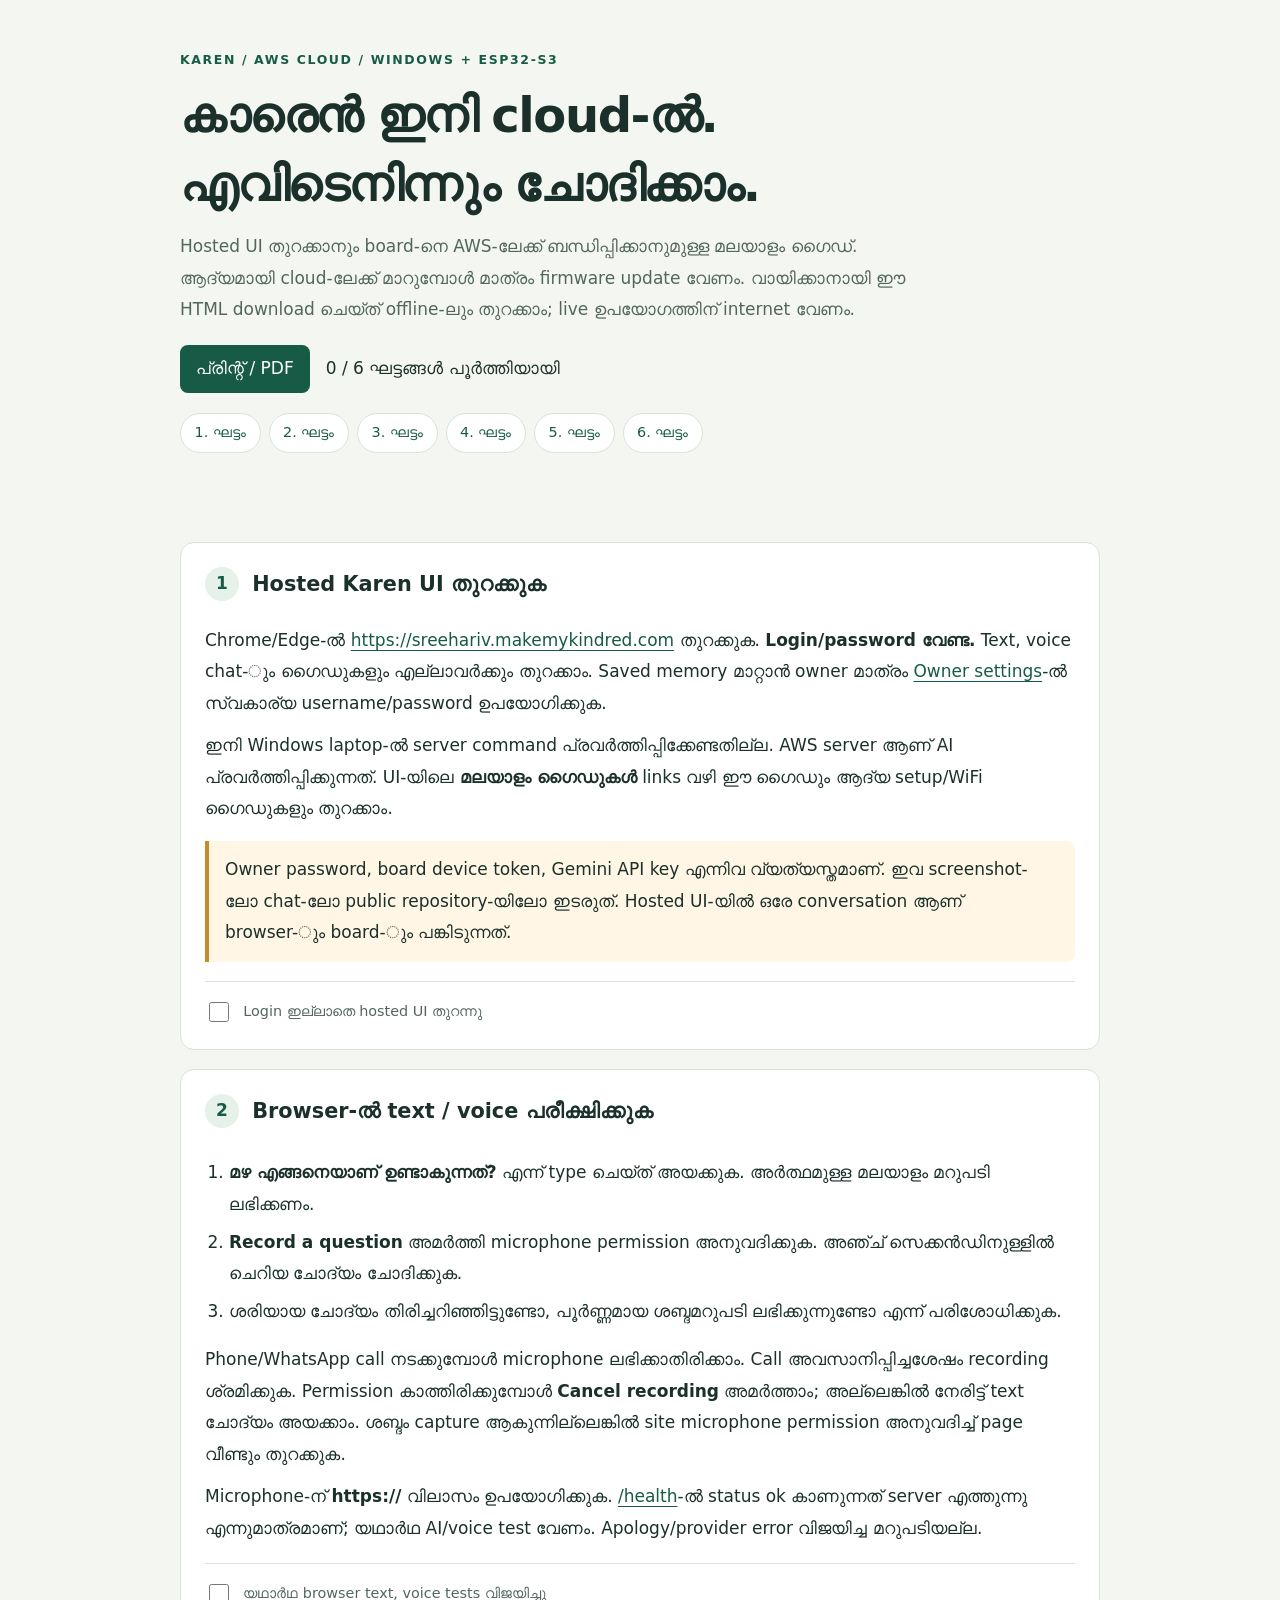
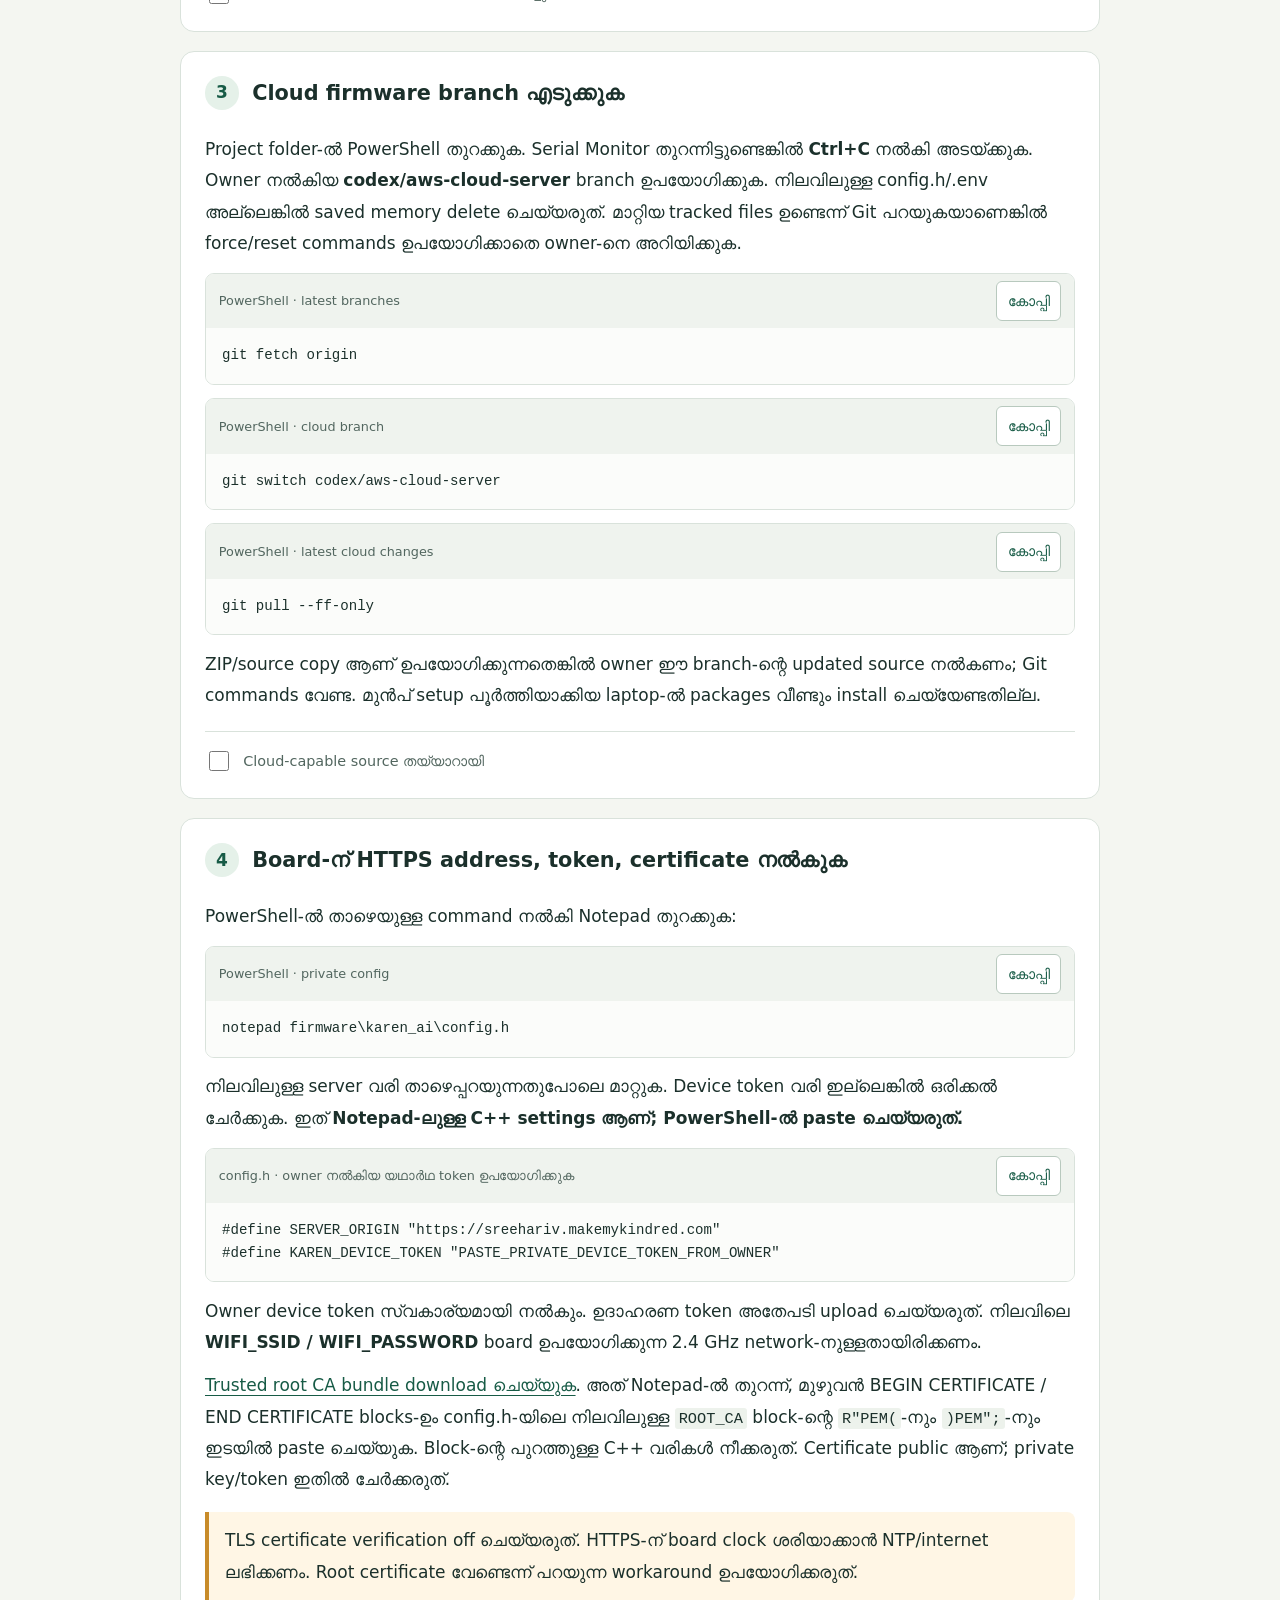
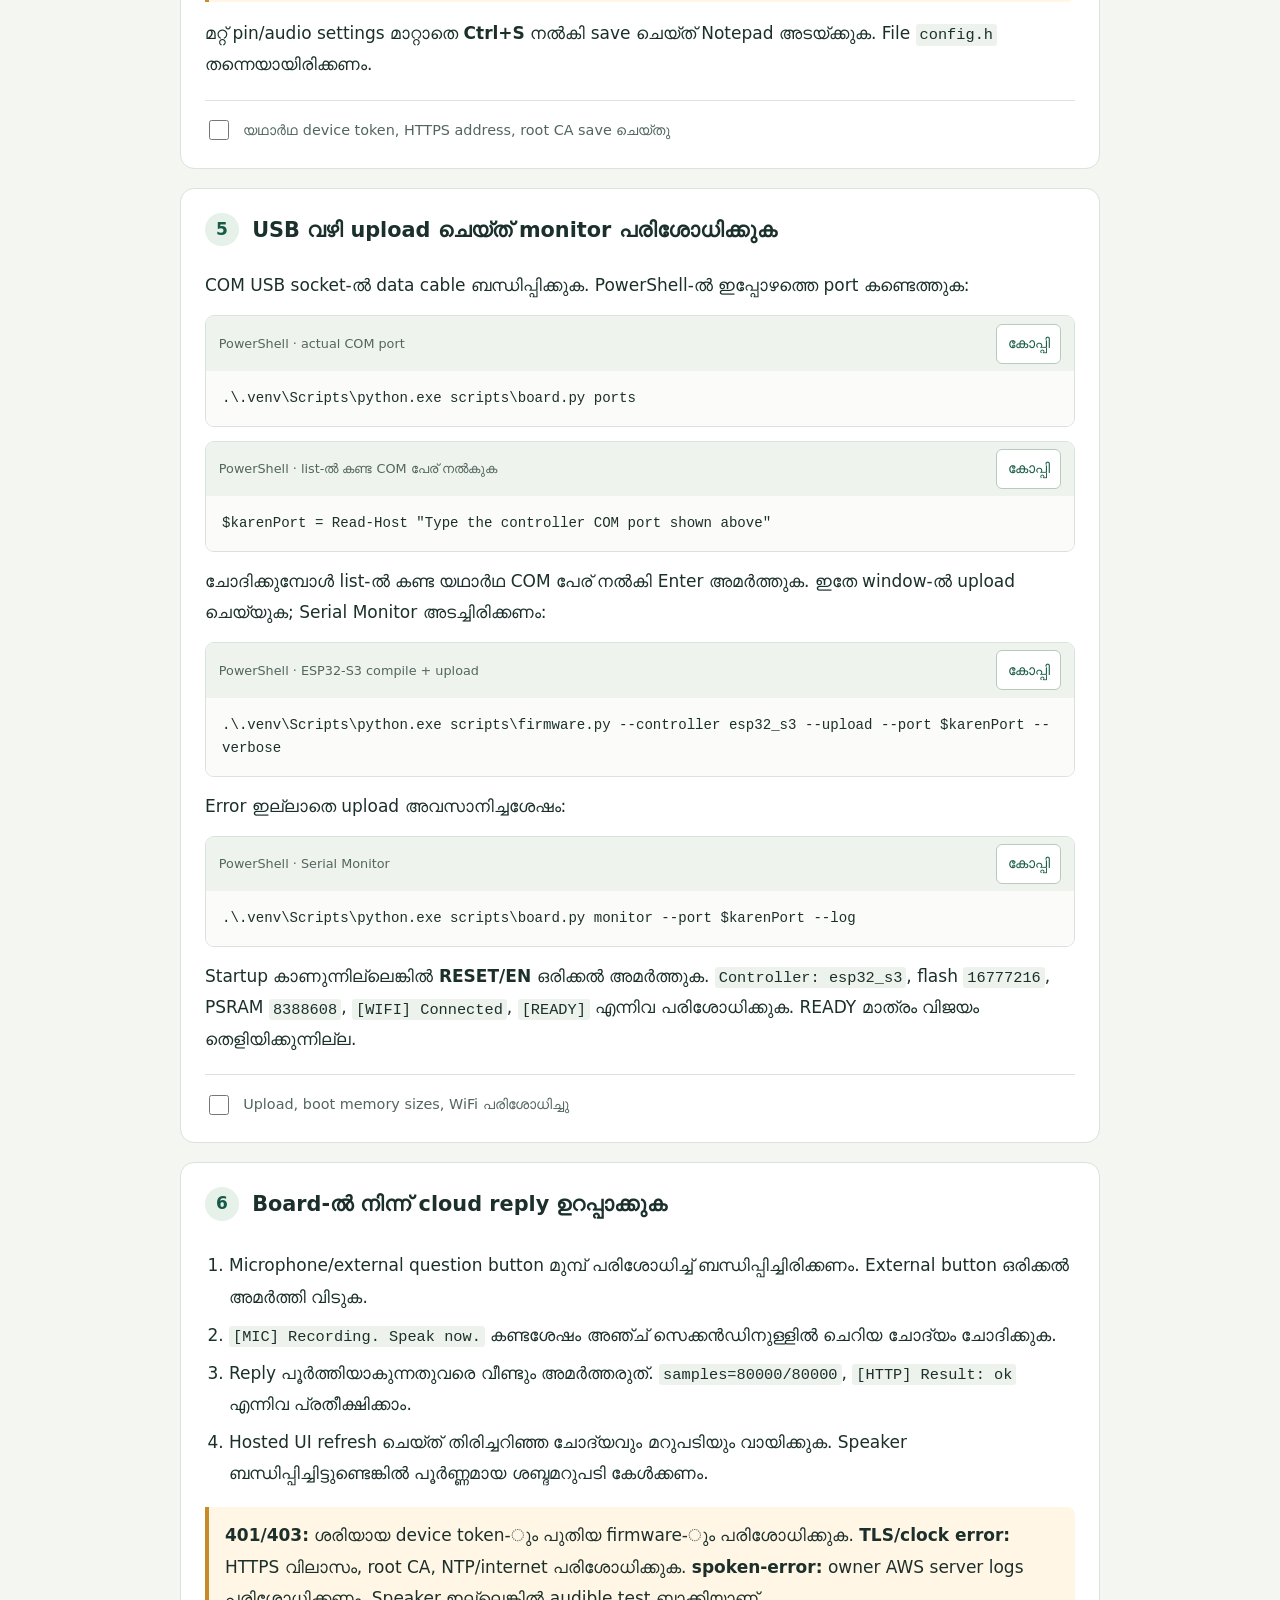
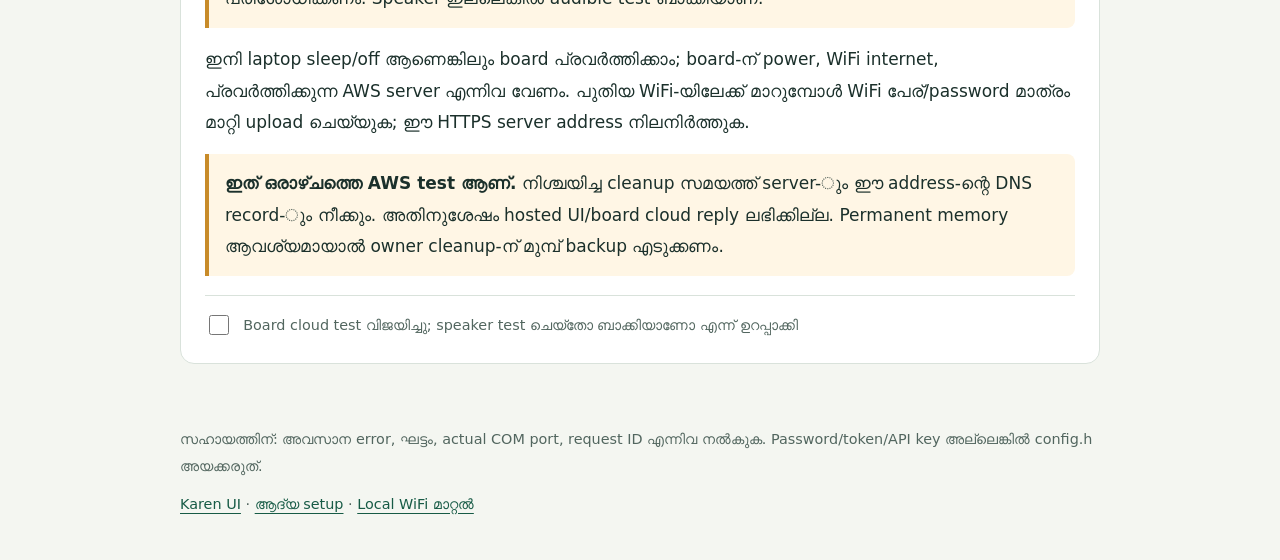
==== commit f2409b2b: "Recover mobile microphone failures without blocking text chat" ====
--- a/docs/cloud-use-malayalam.html
+++ b/docs/cloud-use-malayalam.html
@@ -26,7 +26,7 @@
     @media(max-width:520px){body{font-size:16px}.step{padding:1rem}header,main,footer{padding-left:.8rem;padding-right:.8rem}.command-head{padding:.45rem .6rem}pre{padding:.8rem}}
     @media(prefers-reduced-motion:reduce){html{scroll-behavior:auto}}
     @media print{body{background:white;font-size:11pt}header,main,footer{max-width:none;padding:.5rem}nav,.tools,.copy,.done,.status,.skip{display:none}.step{border-radius:0;break-inside:auto;margin:.75rem 0;padding:1rem}.command,.notice,.go{break-inside:avoid}h2,dt{break-after:avoid}a{color:inherit}pre{font-size:9pt}}
-  </style></head><body><a class="skip" href="#guide">നിർദ്ദേശങ്ങളിലേക്ക് പോകുക</a><header><div class="eyebrow">KAREN / AWS CLOUD / WINDOWS + ESP32-S3</div><h1>കാരെൻ ഇനി cloud-ൽ.<br>എവിടെനിന്നും ചോദിക്കാം.</h1><p class="lead">Hosted UI തുറക്കാനും board-നെ AWS-ലേക്ക് ബന്ധിപ്പിക്കാനുമുള്ള മലയാളം ഗൈഡ്. ആദ്യമായി cloud-ലേക്ക് മാറുമ്പോൾ മാത്രം firmware update വേണം. വായിക്കാനായി ഈ HTML download ചെയ്ത് offline-ലും തുറക്കാം; live ഉപയോഗത്തിന് internet വേണം.</p><div class="tools"><button type="button" id="print">പ്രിന്റ് / PDF</button><span id="progress" aria-live="polite">0 / 6 ഘട്ടങ്ങൾ പൂർത്തിയായി</span></div><nav aria-label="ഘട്ടങ്ങൾ"><a href="#step1">1. ഘട്ടം</a><a href="#step2">2. ഘട്ടം</a><a href="#step3">3. ഘട്ടം</a><a href="#step4">4. ഘട്ടം</a><a href="#step5">5. ഘട്ടം</a><a href="#step6">6. ഘട്ടം</a></nav><p id="copy-status" class="status" role="status" aria-live="polite"></p></header><main id="guide"><section class="step" id="step1" aria-labelledby="title1"><div class="step-heading"><span class="number" aria-hidden="true">1</span><h2 id="title1">Hosted Karen UI തുറക്കുക</h2></div><p>Chrome/Edge-ൽ <a href="https://sreehariv.makemykindred.com/">https://sreehariv.makemykindred.com</a> തുറക്കുക. <strong>Login/password വേണ്ട.</strong> Text, voice chat-ും ഗൈഡുകളും എല്ലാവർക്കും തുറക്കാം. Saved memory മാറ്റാൻ owner മാത്രം <a href="https://sreehariv.makemykindred.com/admin">Owner settings</a>-ൽ സ്വകാര്യ username/password ഉപയോഗിക്കുക.</p><p>ഇനി Windows laptop-ൽ server command പ്രവർത്തിപ്പിക്കേണ്ടതില്ല. AWS server ആണ് AI പ്രവർത്തിപ്പിക്കുന്നത്. UI-യിലെ <strong>മലയാളം ഗൈഡുകൾ</strong> links വഴി ഈ ഗൈഡും ആദ്യ setup/WiFi ഗൈഡുകളും തുറക്കാം.</p><div class="notice">Owner password, board device token, Gemini API key എന്നിവ വ്യത്യസ്തമാണ്. ഇവ screenshot-ലോ chat-ലോ public repository-യിലോ ഇടരുത്. Hosted UI-യിൽ ഒരേ conversation ആണ് browser-ും board-ും പങ്കിടുന്നത്.</div><label class="done"><input type="checkbox">Login ഇല്ലാതെ hosted UI തുറന്നു</label></section><section class="step" id="step2" aria-labelledby="title2"><div class="step-heading"><span class="number" aria-hidden="true">2</span><h2 id="title2">Browser-ൽ text / voice പരീക്ഷിക്കുക</h2></div><ol><li><strong>മഴ എങ്ങനെയാണ് ഉണ്ടാകുന്നത്?</strong> എന്ന് type ചെയ്ത് അയക്കുക. അർത്ഥമുള്ള മലയാളം മറുപടി ലഭിക്കണം.</li><li><strong>Record a question</strong> അമർത്തി microphone permission അനുവദിക്കുക. അഞ്ച് സെക്കൻഡിനുള്ളിൽ ചെറിയ ചോദ്യം ചോദിക്കുക.</li><li>ശരിയായ ചോദ്യം തിരിച്ചറിഞ്ഞിട്ടുണ്ടോ, പൂർണ്ണമായ ശബ്ദമറുപടി ലഭിക്കുന്നുണ്ടോ എന്ന് പരിശോധിക്കുക.</li></ol><p>Microphone-ന് <strong>https://</strong> വിലാസം ഉപയോഗിക്കുക. <a href="https://sreehariv.makemykindred.com/health">/health</a>-ൽ status ok കാണുന്നത് server എത്തുന്നു എന്നുമാത്രമാണ്; യഥാർഥ AI/voice test വേണം. Apology/provider error വിജയിച്ച മറുപടിയല്ല.</p><label class="done"><input type="checkbox">യഥാർഥ browser text, voice tests വിജയിച്ചു</label></section><section class="step" id="step3" aria-labelledby="title3"><div class="step-heading"><span class="number" aria-hidden="true">3</span><h2 id="title3">Cloud firmware branch എടുക്കുക</h2></div><p>Project folder-ൽ PowerShell തുറക്കുക. Serial Monitor തുറന്നിട്ടുണ്ടെങ്കിൽ <strong>Ctrl+C</strong> നൽകി അടയ്ക്കുക. Owner നൽകിയ <strong>codex/aws-cloud-server</strong> branch ഉപയോഗിക്കുക. നിലവിലുള്ള config.h/.env അല്ലെങ്കിൽ saved memory delete ചെയ്യരുത്. മാറ്റിയ tracked files ഉണ്ടെന്ന് Git പറയുകയാണെങ്കിൽ force/reset commands ഉപയോഗിക്കാതെ owner-നെ അറിയിക്കുക.</p><div class="command"><div class="command-head"><span>PowerShell · latest branches</span><button class="copy" type="button" data-copy="cmd-fetch" aria-describedby="cmd-fetch">കോപ്പി</button></div><pre><code id="cmd-fetch">git fetch origin</code></pre></div><div class="command"><div class="command-head"><span>PowerShell · cloud branch</span><button class="copy" type="button" data-copy="cmd-branch" aria-describedby="cmd-branch">കോപ്പി</button></div><pre><code id="cmd-branch">git switch codex/aws-cloud-server</code></pre></div><div class="command"><div class="command-head"><span>PowerShell · latest cloud changes</span><button class="copy" type="button" data-copy="cmd-pull" aria-describedby="cmd-pull">കോപ്പി</button></div><pre><code id="cmd-pull">git pull --ff-only</code></pre></div><p>ZIP/source copy ആണ് ഉപയോഗിക്കുന്നതെങ്കിൽ owner ഈ branch-ന്റെ updated source നൽകണം; Git commands വേണ്ട. മുൻപ് setup പൂർത്തിയാക്കിയ laptop-ൽ packages വീണ്ടും install ചെയ്യേണ്ടതില്ല.</p><label class="done"><input type="checkbox">Cloud-capable source തയ്യാറായി</label></section><section class="step" id="step4" aria-labelledby="title4"><div class="step-heading"><span class="number" aria-hidden="true">4</span><h2 id="title4">Board-ന് HTTPS address, token, certificate നൽകുക</h2></div><p>PowerShell-ൽ താഴെയുള്ള command നൽകി Notepad തുറക്കുക:</p><div class="command"><div class="command-head"><span>PowerShell · private config</span><button class="copy" type="button" data-copy="cmd-config" aria-describedby="cmd-config">കോപ്പി</button></div><pre><code id="cmd-config">notepad firmware\karen_ai\config.h</code></pre></div><p>നിലവിലുള്ള server വരി താഴെപ്പറയുന്നതുപോലെ മാറ്റുക. Device token വരി ഇല്ലെങ്കിൽ ഒരിക്കൽ ചേർക്കുക. ഇത് <strong>Notepad-ലുള്ള C++ settings ആണ്; PowerShell-ൽ paste ചെയ്യരുത്.</strong></p><div class="command"><div class="command-head"><span>config.h · owner നൽകിയ യഥാർഥ token ഉപയോഗിക്കുക</span><button class="copy" type="button" data-copy="cloud-config" aria-describedby="cloud-config">കോപ്പി</button></div><pre><code id="cloud-config">#define SERVER_ORIGIN &quot;https://sreehariv.makemykindred.com&quot;
+  </style></head><body><a class="skip" href="#guide">നിർദ്ദേശങ്ങളിലേക്ക് പോകുക</a><header><div class="eyebrow">KAREN / AWS CLOUD / WINDOWS + ESP32-S3</div><h1>കാരെൻ ഇനി cloud-ൽ.<br>എവിടെനിന്നും ചോദിക്കാം.</h1><p class="lead">Hosted UI തുറക്കാനും board-നെ AWS-ലേക്ക് ബന്ധിപ്പിക്കാനുമുള്ള മലയാളം ഗൈഡ്. ആദ്യമായി cloud-ലേക്ക് മാറുമ്പോൾ മാത്രം firmware update വേണം. വായിക്കാനായി ഈ HTML download ചെയ്ത് offline-ലും തുറക്കാം; live ഉപയോഗത്തിന് internet വേണം.</p><div class="tools"><button type="button" id="print">പ്രിന്റ് / PDF</button><span id="progress" aria-live="polite">0 / 6 ഘട്ടങ്ങൾ പൂർത്തിയായി</span></div><nav aria-label="ഘട്ടങ്ങൾ"><a href="#step1">1. ഘട്ടം</a><a href="#step2">2. ഘട്ടം</a><a href="#step3">3. ഘട്ടം</a><a href="#step4">4. ഘട്ടം</a><a href="#step5">5. ഘട്ടം</a><a href="#step6">6. ഘട്ടം</a></nav><p id="copy-status" class="status" role="status" aria-live="polite"></p></header><main id="guide"><section class="step" id="step1" aria-labelledby="title1"><div class="step-heading"><span class="number" aria-hidden="true">1</span><h2 id="title1">Hosted Karen UI തുറക്കുക</h2></div><p>Chrome/Edge-ൽ <a href="https://sreehariv.makemykindred.com/">https://sreehariv.makemykindred.com</a> തുറക്കുക. <strong>Login/password വേണ്ട.</strong> Text, voice chat-ും ഗൈഡുകളും എല്ലാവർക്കും തുറക്കാം. Saved memory മാറ്റാൻ owner മാത്രം <a href="https://sreehariv.makemykindred.com/admin">Owner settings</a>-ൽ സ്വകാര്യ username/password ഉപയോഗിക്കുക.</p><p>ഇനി Windows laptop-ൽ server command പ്രവർത്തിപ്പിക്കേണ്ടതില്ല. AWS server ആണ് AI പ്രവർത്തിപ്പിക്കുന്നത്. UI-യിലെ <strong>മലയാളം ഗൈഡുകൾ</strong> links വഴി ഈ ഗൈഡും ആദ്യ setup/WiFi ഗൈഡുകളും തുറക്കാം.</p><div class="notice">Owner password, board device token, Gemini API key എന്നിവ വ്യത്യസ്തമാണ്. ഇവ screenshot-ലോ chat-ലോ public repository-യിലോ ഇടരുത്. Hosted UI-യിൽ ഒരേ conversation ആണ് browser-ും board-ും പങ്കിടുന്നത്.</div><label class="done"><input type="checkbox">Login ഇല്ലാതെ hosted UI തുറന്നു</label></section><section class="step" id="step2" aria-labelledby="title2"><div class="step-heading"><span class="number" aria-hidden="true">2</span><h2 id="title2">Browser-ൽ text / voice പരീക്ഷിക്കുക</h2></div><ol><li><strong>മഴ എങ്ങനെയാണ് ഉണ്ടാകുന്നത്?</strong> എന്ന് type ചെയ്ത് അയക്കുക. അർത്ഥമുള്ള മലയാളം മറുപടി ലഭിക്കണം.</li><li><strong>Record a question</strong> അമർത്തി microphone permission അനുവദിക്കുക. അഞ്ച് സെക്കൻഡിനുള്ളിൽ ചെറിയ ചോദ്യം ചോദിക്കുക.</li><li>ശരിയായ ചോദ്യം തിരിച്ചറിഞ്ഞിട്ടുണ്ടോ, പൂർണ്ണമായ ശബ്ദമറുപടി ലഭിക്കുന്നുണ്ടോ എന്ന് പരിശോധിക്കുക.</li></ol><p>Phone/WhatsApp call നടക്കുമ്പോൾ microphone ലഭിക്കാതിരിക്കാം. Call അവസാനിപ്പിച്ചശേഷം recording ശ്രമിക്കുക. Permission കാത്തിരിക്കുമ്പോൾ <strong>Cancel recording</strong> അമർത്താം; അല്ലെങ്കിൽ നേരിട്ട് text ചോദ്യം അയക്കാം. ശബ്ദം capture ആകുന്നില്ലെങ്കിൽ site microphone permission അനുവദിച്ച് page വീണ്ടും തുറക്കുക.</p><p>Microphone-ന് <strong>https://</strong> വിലാസം ഉപയോഗിക്കുക. <a href="https://sreehariv.makemykindred.com/health">/health</a>-ൽ status ok കാണുന്നത് server എത്തുന്നു എന്നുമാത്രമാണ്; യഥാർഥ AI/voice test വേണം. Apology/provider error വിജയിച്ച മറുപടിയല്ല.</p><label class="done"><input type="checkbox">യഥാർഥ browser text, voice tests വിജയിച്ചു</label></section><section class="step" id="step3" aria-labelledby="title3"><div class="step-heading"><span class="number" aria-hidden="true">3</span><h2 id="title3">Cloud firmware branch എടുക്കുക</h2></div><p>Project folder-ൽ PowerShell തുറക്കുക. Serial Monitor തുറന്നിട്ടുണ്ടെങ്കിൽ <strong>Ctrl+C</strong> നൽകി അടയ്ക്കുക. Owner നൽകിയ <strong>codex/aws-cloud-server</strong> branch ഉപയോഗിക്കുക. നിലവിലുള്ള config.h/.env അല്ലെങ്കിൽ saved memory delete ചെയ്യരുത്. മാറ്റിയ tracked files ഉണ്ടെന്ന് Git പറയുകയാണെങ്കിൽ force/reset commands ഉപയോഗിക്കാതെ owner-നെ അറിയിക്കുക.</p><div class="command"><div class="command-head"><span>PowerShell · latest branches</span><button class="copy" type="button" data-copy="cmd-fetch" aria-describedby="cmd-fetch">കോപ്പി</button></div><pre><code id="cmd-fetch">git fetch origin</code></pre></div><div class="command"><div class="command-head"><span>PowerShell · cloud branch</span><button class="copy" type="button" data-copy="cmd-branch" aria-describedby="cmd-branch">കോപ്പി</button></div><pre><code id="cmd-branch">git switch codex/aws-cloud-server</code></pre></div><div class="command"><div class="command-head"><span>PowerShell · latest cloud changes</span><button class="copy" type="button" data-copy="cmd-pull" aria-describedby="cmd-pull">കോപ്പി</button></div><pre><code id="cmd-pull">git pull --ff-only</code></pre></div><p>ZIP/source copy ആണ് ഉപയോഗിക്കുന്നതെങ്കിൽ owner ഈ branch-ന്റെ updated source നൽകണം; Git commands വേണ്ട. മുൻപ് setup പൂർത്തിയാക്കിയ laptop-ൽ packages വീണ്ടും install ചെയ്യേണ്ടതില്ല.</p><label class="done"><input type="checkbox">Cloud-capable source തയ്യാറായി</label></section><section class="step" id="step4" aria-labelledby="title4"><div class="step-heading"><span class="number" aria-hidden="true">4</span><h2 id="title4">Board-ന് HTTPS address, token, certificate നൽകുക</h2></div><p>PowerShell-ൽ താഴെയുള്ള command നൽകി Notepad തുറക്കുക:</p><div class="command"><div class="command-head"><span>PowerShell · private config</span><button class="copy" type="button" data-copy="cmd-config" aria-describedby="cmd-config">കോപ്പി</button></div><pre><code id="cmd-config">notepad firmware\karen_ai\config.h</code></pre></div><p>നിലവിലുള്ള server വരി താഴെപ്പറയുന്നതുപോലെ മാറ്റുക. Device token വരി ഇല്ലെങ്കിൽ ഒരിക്കൽ ചേർക്കുക. ഇത് <strong>Notepad-ലുള്ള C++ settings ആണ്; PowerShell-ൽ paste ചെയ്യരുത്.</strong></p><div class="command"><div class="command-head"><span>config.h · owner നൽകിയ യഥാർഥ token ഉപയോഗിക്കുക</span><button class="copy" type="button" data-copy="cloud-config" aria-describedby="cloud-config">കോപ്പി</button></div><pre><code id="cloud-config">#define SERVER_ORIGIN &quot;https://sreehariv.makemykindred.com&quot;
 #define KAREN_DEVICE_TOKEN &quot;PASTE_PRIVATE_DEVICE_TOKEN_FROM_OWNER&quot;</code></pre></div><p>Owner device token സ്വകാര്യമായി നൽകും. ഉദാഹരണ token അതേപടി upload ചെയ്യരുത്. നിലവിലെ <strong>WIFI_SSID / WIFI_PASSWORD</strong> board ഉപയോഗിക്കുന്ന 2.4 GHz network-നുള്ളതായിരിക്കണം.</p><p><a href="cloud-root-ca.pem" download>Trusted root CA bundle download ചെയ്യുക</a>. അത് Notepad-ൽ തുറന്ന്, മുഴുവൻ BEGIN CERTIFICATE / END CERTIFICATE blocks-ഉം config.h-യിലെ നിലവിലുള്ള <code>ROOT_CA</code> block-ന്റെ <code>R"PEM(</code>-നും <code>)PEM";</code>-നും ഇടയിൽ paste ചെയ്യുക. Block-ന്റെ പുറത്തുള്ള C++ വരികൾ നീക്കരുത്. Certificate public ആണ്; private key/token ഇതിൽ ചേർക്കരുത്.</p><div class="notice">TLS certificate verification off ചെയ്യരുത്. HTTPS-ന് board clock ശരിയാക്കാൻ NTP/internet ലഭിക്കണം. Root certificate വേണ്ടെന്ന് പറയുന്ന workaround ഉപയോഗിക്കരുത്.</div><p>മറ്റ് pin/audio settings മാറ്റാതെ <strong>Ctrl+S</strong> നൽകി save ചെയ്ത് Notepad അടയ്ക്കുക. File <code>config.h</code> തന്നെയായിരിക്കണം.</p><label class="done"><input type="checkbox">യഥാർഥ device token, HTTPS address, root CA save ചെയ്തു</label></section><section class="step" id="step5" aria-labelledby="title5"><div class="step-heading"><span class="number" aria-hidden="true">5</span><h2 id="title5">USB വഴി upload ചെയ്ത് monitor പരിശോധിക്കുക</h2></div><p>COM USB socket-ൽ data cable ബന്ധിപ്പിക്കുക. PowerShell-ൽ ഇപ്പോഴത്തെ port കണ്ടെത്തുക:</p><div class="command"><div class="command-head"><span>PowerShell · actual COM port</span><button class="copy" type="button" data-copy="cmd-ports" aria-describedby="cmd-ports">കോപ്പി</button></div><pre><code id="cmd-ports">.\.venv\Scripts\python.exe scripts\board.py ports</code></pre></div><div class="command"><div class="command-head"><span>PowerShell · list-ൽ കണ്ട COM പേര് നൽകുക</span><button class="copy" type="button" data-copy="cmd-port" aria-describedby="cmd-port">കോപ്പി</button></div><pre><code id="cmd-port">$karenPort = Read-Host &quot;Type the controller COM port shown above&quot;</code></pre></div><p>ചോദിക്കുമ്പോൾ list-ൽ കണ്ട യഥാർഥ COM പേര് നൽകി Enter അമർത്തുക. ഇതേ window-ൽ upload ചെയ്യുക; Serial Monitor അടച്ചിരിക്കണം:</p><div class="command"><div class="command-head"><span>PowerShell · ESP32-S3 compile + upload</span><button class="copy" type="button" data-copy="cmd-upload" aria-describedby="cmd-upload">കോപ്പി</button></div><pre><code id="cmd-upload">.\.venv\Scripts\python.exe scripts\firmware.py --controller esp32_s3 --upload --port $karenPort --verbose</code></pre></div><p>Error ഇല്ലാതെ upload അവസാനിച്ചശേഷം:</p><div class="command"><div class="command-head"><span>PowerShell · Serial Monitor</span><button class="copy" type="button" data-copy="cmd-monitor" aria-describedby="cmd-monitor">കോപ്പി</button></div><pre><code id="cmd-monitor">.\.venv\Scripts\python.exe scripts\board.py monitor --port $karenPort --log</code></pre></div><p>Startup കാണുന്നില്ലെങ്കിൽ <strong>RESET/EN</strong> ഒരിക്കൽ അമർത്തുക. <code>Controller: esp32_s3</code>, flash <code>16777216</code>, PSRAM <code>8388608</code>, <code>[WIFI] Connected</code>, <code>[READY]</code> എന്നിവ പരിശോധിക്കുക. READY മാത്രം വിജയം തെളിയിക്കുന്നില്ല.</p><label class="done"><input type="checkbox">Upload, boot memory sizes, WiFi പരിശോധിച്ചു</label></section><section class="step" id="step6" aria-labelledby="title6"><div class="step-heading"><span class="number" aria-hidden="true">6</span><h2 id="title6">Board-ൽ നിന്ന് cloud reply ഉറപ്പാക്കുക</h2></div><ol><li>Microphone/external question button മുമ്പ് പരിശോധിച്ച് ബന്ധിപ്പിച്ചിരിക്കണം. External button ഒരിക്കൽ അമർത്തി വിടുക.</li><li><code>[MIC] Recording. Speak now.</code> കണ്ടശേഷം അഞ്ച് സെക്കൻഡിനുള്ളിൽ ചെറിയ ചോദ്യം ചോദിക്കുക.</li><li>Reply പൂർത്തിയാകുന്നതുവരെ വീണ്ടും അമർത്തരുത്. <code>samples=80000/80000</code>, <code>[HTTP] Result: ok</code> എന്നിവ പ്രതീക്ഷിക്കാം.</li><li>Hosted UI refresh ചെയ്ത് തിരിച്ചറിഞ്ഞ ചോദ്യവും മറുപടിയും വായിക്കുക. Speaker ബന്ധിപ്പിച്ചിട്ടുണ്ടെങ്കിൽ പൂർണ്ണമായ ശബ്ദമറുപടി കേൾക്കണം.</li></ol><div class="notice"><strong>401/403:</strong> ശരിയായ device token-ും പുതിയ firmware-ും പരിശോധിക്കുക. <strong>TLS/clock error:</strong> HTTPS വിലാസം, root CA, NTP/internet പരിശോധിക്കുക. <strong>spoken-error:</strong> owner AWS server logs പരിശോധിക്കണം. Speaker ഇല്ലെങ്കിൽ audible test ബാക്കിയാണ്.</div><p>ഇനി laptop sleep/off ആണെങ്കിലും board പ്രവർത്തിക്കാം; board-ന് power, WiFi internet, പ്രവർത്തിക്കുന്ന AWS server എന്നിവ വേണം. പുതിയ WiFi-യിലേക്ക് മാറുമ്പോൾ WiFi പേര്/password മാത്രം മാറ്റി upload ചെയ്യുക; ഈ HTTPS server address നിലനിർത്തുക.</p><div class="notice"><strong>ഇത് ഒരാഴ്ചത്തെ AWS test ആണ്.</strong> നിശ്ചയിച്ച cleanup സമയത്ത് server-ും ഈ address-ന്റെ DNS record-ും നീക്കും. അതിനുശേഷം hosted UI/board cloud reply ലഭിക്കില്ല. Permanent memory ആവശ്യമായാൽ owner cleanup-ന് മുമ്പ് backup എടുക്കണം.</div><label class="done"><input type="checkbox">Board cloud test വിജയിച്ചു; speaker test ചെയ്തോ ബാക്കിയാണോ എന്ന് ഉറപ്പാക്കി</label></section></main><footer><p>സഹായത്തിന്: അവസാന error, ഘട്ടം, actual COM port, request ID എന്നിവ നൽകുക. Password/token/API key അല്ലെങ്കിൽ config.h അയക്കരുത്.</p><p><a href="https://sreehariv.makemykindred.com/">Karen UI</a> · <a href="windows-setup-malayalam.html">ആദ്യ setup</a> · <a href="windows-wifi-change-malayalam.html">Local WiFi മാറ്റൽ</a></p></footer><script>
   'use strict';
   document.getElementById('print').addEventListener('click', () => window.print());
